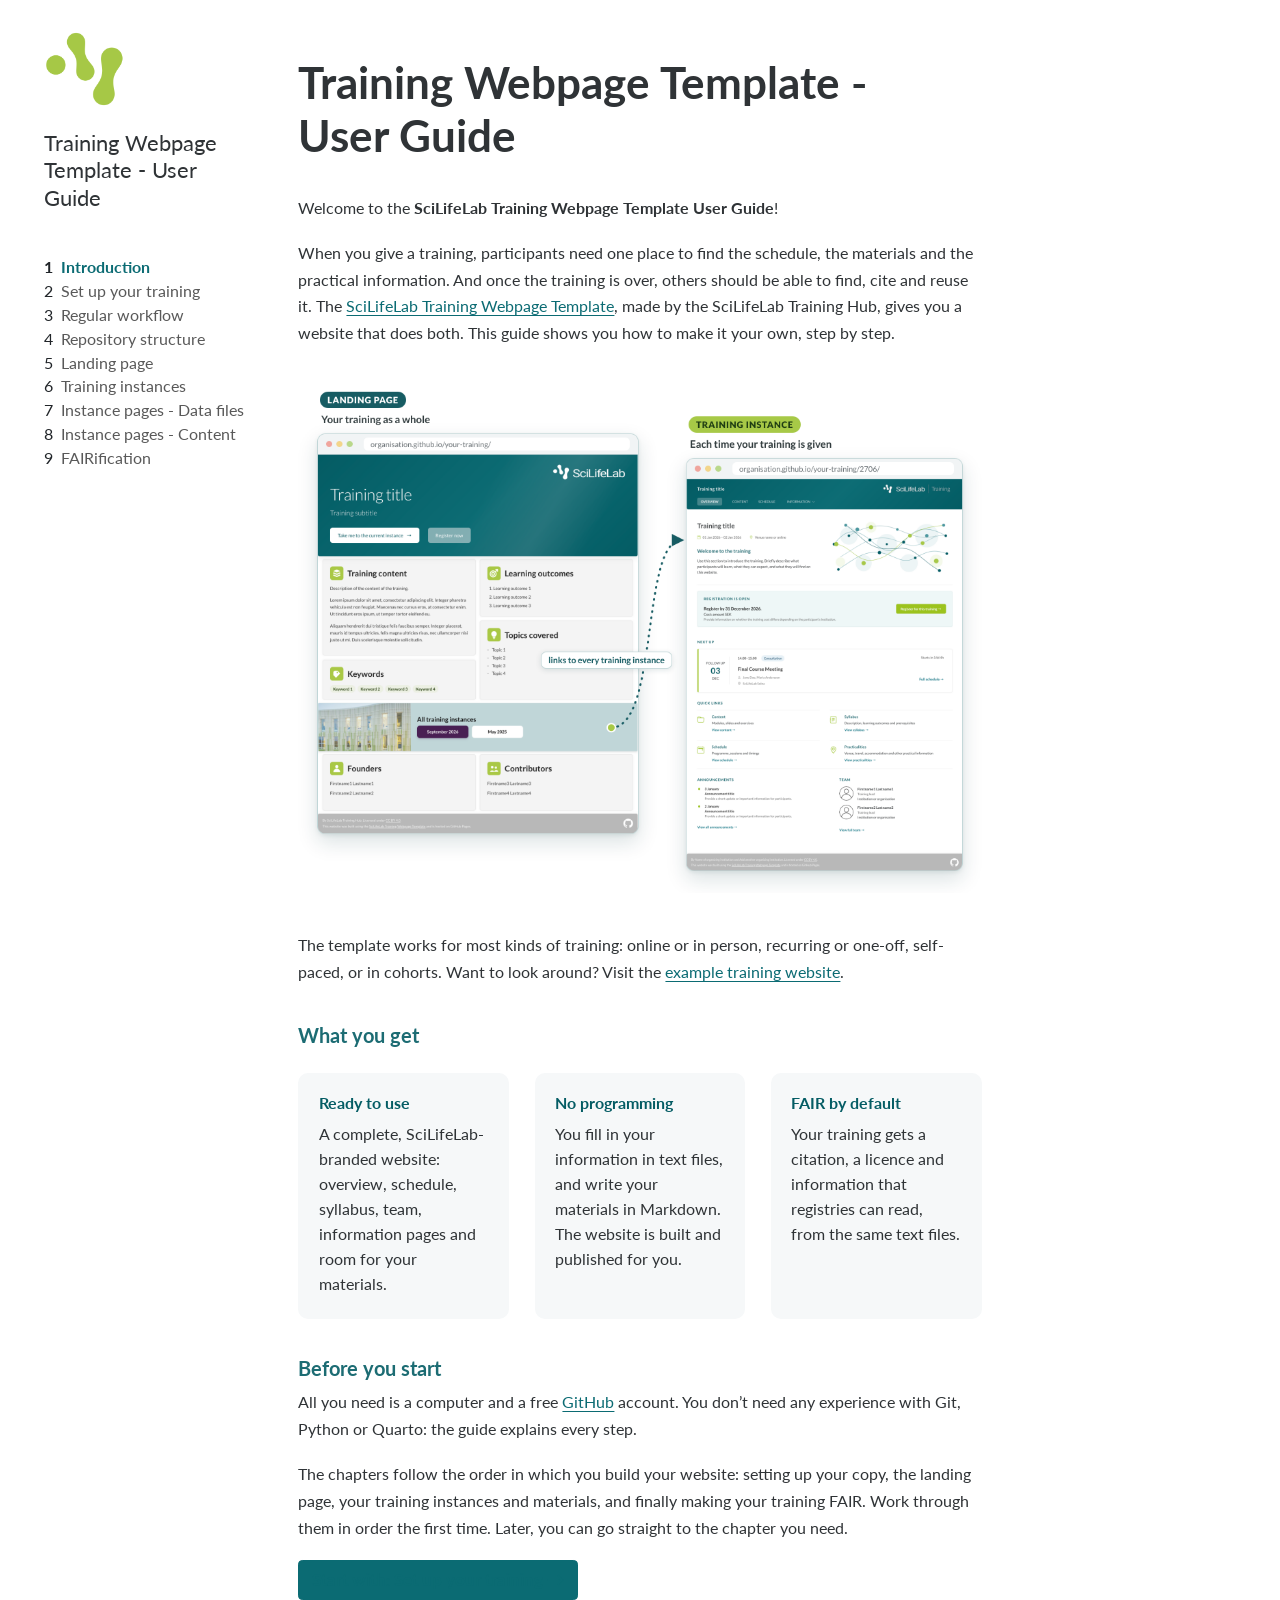
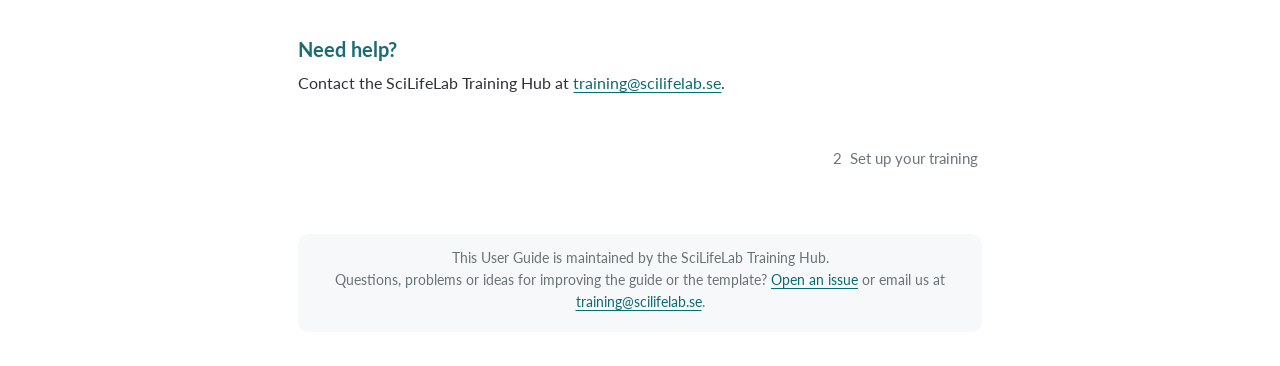
==== index.html @ 6cd72d81 "Built site for gh-pages" ====
<!DOCTYPE html>
<html xmlns="http://www.w3.org/1999/xhtml" lang="en" xml:lang="en"><head>

<meta charset="utf-8">
<meta name="generator" content="quarto-1.11.9">

<meta name="viewport" content="width=device-width, initial-scale=1.0, user-scalable=yes">


<title>Training Webpage Template - User Guide</title>
<style>
/* Default styles provided by pandoc.
** See https://pandoc.org/MANUAL.html#variables-for-html for config info.
*/
span.smallcaps{font-variant: small-caps;}
div.columns{display: flex; gap: 1.5em;}
div.column{flex: auto;}
@media screen {
div.columns{gap: min(4vw, 1.5em);}
div.column{overflow-x: auto;}
}
div.hanging-indent{margin-left: 1.5em; text-indent: -1.5em;}
ul.task-list{list-style: none;}
ul.task-list li input[type="checkbox"] {
  width: 0.8em;
  margin: 0 0.8em 0.2em -1em; /* quarto-specific, see https://github.com/quarto-dev/quarto-cli/issues/4556 */ 
  vertical-align: middle;
}
</style>


<script src="site_libs/quarto-nav/quarto-nav.js"></script>
<script src="site_libs/quarto-nav/headroom.min.js"></script>
<script src="site_libs/clipboard/clipboard.min.js"></script>
<script src="site_libs/quarto-search/autocomplete.umd.js"></script>
<script src="site_libs/quarto-search/fuse.min.js"></script>
<script src="site_libs/quarto-search/quarto-search.js"></script>
<meta name="quarto:offset" content="./">
<link href="./setup.html" rel="next">
<script src="site_libs/quarto-html/quarto.js" type="module"></script>
<script src="site_libs/quarto-html/tabsets/tabsets.js" type="module"></script>
<script src="site_libs/quarto-html/scrollable-regions/scrollable-regions.js" type="module"></script>
<script src="site_libs/quarto-html/popper.min.js"></script>
<script src="site_libs/quarto-html/tippy.umd.min.js"></script>
<link href="site_libs/quarto-html/tippy.css" rel="stylesheet">
<link href="site_libs/quarto-html/quarto-syntax-highlighting-63b5708e65d6cd79cd7618c58d0c21e7.css" rel="stylesheet" id="quarto-text-highlighting-styles">
<script src="site_libs/bootstrap/bootstrap.min.js"></script>
<link href="site_libs/bootstrap/bootstrap-icons.css" rel="stylesheet">
<link href="site_libs/bootstrap/bootstrap-74f1cd2879d0548f26a62f8efbf5c81d.min.css" rel="stylesheet" append-hash="true" id="quarto-bootstrap" data-mode="light">
<script id="quarto-search-options" type="application/json">{
  "location": "sidebar",
  "copy-button": false,
  "collapse-after": 3,
  "panel-placement": "start",
  "type": "textbox",
  "limit": 50,
  "keyboard-shortcut": [
    "f",
    "/",
    "s"
  ],
  "show-item-context": false,
  "language": {
    "search-no-results-text": "No results",
    "search-matching-documents-text": "matching documents",
    "search-copy-link-title": "Copy link to search",
    "search-hide-matches-text": "Hide additional matches",
    "search-more-match-text": "more match in this document",
    "search-more-matches-text": "more matches in this document",
    "search-clear-button-title": "Clear",
    "search-text-placeholder": "",
    "search-detached-cancel-button-title": "Cancel",
    "search-submit-button-title": "Submit",
    "search-label": "Search"
  }
}</script>


<link rel="stylesheet" href="styles.css">
</head>

<body class="nav-sidebar floating intro-page quarto-light"><a id="quarto-skip-link" class="visually-hidden-focusable" href="#quarto-document-content">Skip to main content</a>

<div id="quarto-search-results"></div>
  <header id="quarto-header" class="headroom fixed-top">
  <nav class="quarto-secondary-nav" aria-label="Toolbar">
    <div class="container-fluid d-flex">
      <button type="button" class="quarto-btn-toggle btn" data-bs-toggle="collapse" role="button" data-bs-target=".quarto-sidebar-collapse-item" aria-controls="quarto-sidebar" aria-expanded="false" aria-label="Toggle sidebar navigation" onclick="if (window.quartoToggleHeadroom) { window.quartoToggleHeadroom(); }">
        <i class="bi bi-layout-text-sidebar-reverse"></i>
      </button>
        <nav class="quarto-page-breadcrumbs" aria-label="Breadcrumbs"><ol class="breadcrumb"><li class="breadcrumb-item"><a href="./index.html"><span class="chapter-number">1</span>&nbsp; <span class="chapter-title">Introduction</span></a></li></ol></nav>
        <a class="flex-grow-1" data-bs-toggle="collapse" data-bs-target=".quarto-sidebar-collapse-item" onclick="if (window.quartoToggleHeadroom) { window.quartoToggleHeadroom(); }">      
        </a>
      <button type="button" class="btn quarto-search-button" aria-label="Search" onclick="window.quartoOpenSearch();">
        <i class="bi bi-search"></i>
      </button>
    </div>
  </nav>
</header>
<!-- content -->
<div id="quarto-content" class="quarto-container page-columns page-rows-contents page-layout-article">
<!-- sidebar -->
  <nav id="quarto-sidebar" class="sidebar collapse collapse-horizontal quarto-sidebar-collapse-item sidebar-navigation floating overflow-auto" aria-label="Site">
    <div class="pt-lg-2 mt-2 text-left sidebar-header sidebar-header-stacked">
      <a href="./index.html" class="sidebar-logo-link">
      <img src="./images/logo-scilifelab-green.png" alt="" class="sidebar-logo light-content py-0 d-lg-inline d-none">
      <img src="./images/logo-scilifelab-green.png" alt="" class="sidebar-logo dark-content py-0 d-lg-inline d-none">
      </a>
    <div class="sidebar-title mb-0 py-0">
      <a href="./">Training Webpage Template - User Guide</a> 
    </div>
      </div>
        <div class="mt-2 flex-shrink-0 align-items-center">
        <div class="sidebar-search">
        <div id="quarto-search" class="" title="Search"></div>
        </div>
        </div>
    <div class="sidebar-menu-container"> 
    <ul class="list-unstyled mt-1">
        <li class="sidebar-item">
  <div class="sidebar-item-container"> 
  <a href="./index.html" class="sidebar-item-text sidebar-link active">
 <span class="menu-text"><span class="chapter-number">1</span>&nbsp; <span class="chapter-title">Introduction</span></span></a>
  </div>
</li>
        <li class="sidebar-item">
  <div class="sidebar-item-container"> 
  <a href="./setup.html" class="sidebar-item-text sidebar-link">
 <span class="menu-text"><span class="chapter-number">2</span>&nbsp; <span class="chapter-title">Set up your training</span></span></a>
  </div>
</li>
        <li class="sidebar-item">
  <div class="sidebar-item-container"> 
  <a href="./workflow.html" class="sidebar-item-text sidebar-link">
 <span class="menu-text"><span class="chapter-number">3</span>&nbsp; <span class="chapter-title">Regular workflow</span></span></a>
  </div>
</li>
        <li class="sidebar-item">
  <div class="sidebar-item-container"> 
  <a href="./repository-structure.html" class="sidebar-item-text sidebar-link">
 <span class="menu-text"><span class="chapter-number">4</span>&nbsp; <span class="chapter-title">Repository structure</span></span></a>
  </div>
</li>
        <li class="sidebar-item">
  <div class="sidebar-item-container"> 
  <a href="./landing-page.html" class="sidebar-item-text sidebar-link">
 <span class="menu-text"><span class="chapter-number">5</span>&nbsp; <span class="chapter-title">Landing page</span></span></a>
  </div>
</li>
        <li class="sidebar-item">
  <div class="sidebar-item-container"> 
  <a href="./training-instances.html" class="sidebar-item-text sidebar-link">
 <span class="menu-text"><span class="chapter-number">6</span>&nbsp; <span class="chapter-title">Training instances</span></span></a>
  </div>
</li>
        <li class="sidebar-item">
  <div class="sidebar-item-container"> 
  <a href="./instance-pages-data-files.html" class="sidebar-item-text sidebar-link">
 <span class="menu-text"><span class="chapter-number">7</span>&nbsp; <span class="chapter-title">Instance pages - Data files</span></span></a>
  </div>
</li>
        <li class="sidebar-item">
  <div class="sidebar-item-container"> 
  <a href="./instance-pages-content.html" class="sidebar-item-text sidebar-link">
 <span class="menu-text"><span class="chapter-number">8</span>&nbsp; <span class="chapter-title">Instance pages - Content</span></span></a>
  </div>
</li>
        <li class="sidebar-item">
  <div class="sidebar-item-container"> 
  <a href="./fairification.html" class="sidebar-item-text sidebar-link">
 <span class="menu-text"><span class="chapter-number">9</span>&nbsp; <span class="chapter-title">FAIRification</span></span></a>
  </div>
</li>
    </ul>
    </div>
</nav>
<div id="quarto-sidebar-glass" class="quarto-sidebar-collapse-item" data-bs-toggle="collapse" data-bs-target=".quarto-sidebar-collapse-item"></div>
<!-- margin-sidebar -->
    <div id="quarto-margin-sidebar" class="sidebar margin-sidebar zindex-bottom">
        
    </div>
<!-- main -->
<main class="content" id="quarto-document-content" tabindex="-1">

<header id="title-block-header" class="quarto-title-block default">
<div class="quarto-title">
<h1 class="title">Training Webpage Template - User Guide</h1>
</div>



<div class="quarto-title-meta">

    
  
    
  </div>
  


</header>


<p>Welcome to the <strong>SciLifeLab Training Webpage Template User Guide</strong>!</p>
<p>When you give a training, participants need one place to find the schedule, the materials and the practical information. And once the training is over, others should be able to find, cite and reuse it. The <strong><a href="https://scilifelab-training.github.io/scilifelab-training-template/">SciLifeLab Training Webpage Template</a></strong>, made by the SciLifeLab Training Hub, gives you a website that does both. This guide shows you how to make it your own, step by step.</p>
<p><img src="images/index-01-examplewebsite.png" class="img-fluid" alt="Screenshot: the example training website made with the template, with its landing page and the overview page of a trining instance."></p>
<p>The template works for most kinds of training: online or in person, recurring or one-off, self-paced, or in cohorts. Want to look around? Visit the <a href="https://scilifelab-training.github.io/scilifelab-training-template">example training website</a>.</p>
<section id="what-you-get" class="level3 unnumbered">
<h3 class="unnumbered" data-anchor-id="what-you-get">What you get</h3>
<div class="grid intro-cards">
<div class="g-col-12 g-col-md-4 intro-card">
<p><strong>Ready to use</strong></p>
<p>A complete, SciLifeLab-branded website: overview, schedule, syllabus, team, information pages and room for your materials.</p>
</div>
<div class="g-col-12 g-col-md-4 intro-card">
<p><strong>No programming</strong></p>
<p>You fill in your information in text files, and write your materials in Markdown. The website is built and published for you.</p>
</div>
<div class="g-col-12 g-col-md-4 intro-card">
<p><strong>FAIR by default</strong></p>
<p>Your training gets a citation, a licence and information that registries can read, from the same text files.</p>
</div>
</div>
</section>
<section id="before-you-start" class="level3 unnumbered">
<h3 class="unnumbered" data-anchor-id="before-you-start">Before you start</h3>
<p>All you need is a computer and a free <a href="https://github.com">GitHub</a> account. You don’t need any experience with Git, Python or Quarto: the guide explains every step.</p>
<p>The chapters follow the order in which you build your website: setting up your copy, the landing page, your training instances and materials, and finally making your training FAIR. Work through them in order the first time. Later, you can go straight to the chapter you need.</p>
<p><a href="./setup.html" class="btn btn-primary">Start with: Set up your training →</a></p>
</section>
<section id="need-help" class="level3 unnumbered">
<h3 class="unnumbered" data-anchor-id="need-help">Need help?</h3>
<p>Contact the SciLifeLab Training Hub at <a href="mailto:training@scilifelab.se" class="email">training@scilifelab.se</a>.</p>


</section>

</main> <!-- /main -->
<script>
// Show the page footer (set in _quarto.yml) as a card in the content
// column, directly below the links to the previous and next chapter.
document.addEventListener("DOMContentLoaded", function () {
  var text = document.querySelector(".nav-footer .nav-footer-center");
  var navigation = document.querySelector("nav.page-navigation");

  if (!text || !navigation) {
    return;
  }

  var card = document.createElement("div");
  card.className = "guide-page-footer";
  card.innerHTML = text.innerHTML;
  navigation.insertAdjacentElement("afterend", card);

  document.body.classList.add("has-guide-page-footer");
});
</script>
<script id="quarto-html-after-body" type="application/javascript">
  window.document.addEventListener("DOMContentLoaded", function (event) {
    const isCodeAnnotation = (el) => {
      for (const clz of el.classList) {
        if (clz.startsWith('code-annotation-')) {                     
          return true;
        }
      }
      return false;
    }
    const onCopySuccess = function(e) {
      // button target
      const button = e.trigger;
      // don't keep focus
      button.blur();
      // flash "checked"
      button.classList.add('code-copy-button-checked');
      var currentTitle = button.getAttribute("title");
      button.setAttribute("title", "Copied!");
      let tooltip;
      if (window.bootstrap) {
        button.setAttribute("data-bs-toggle", "tooltip");
        button.setAttribute("data-bs-placement", "left");
        button.setAttribute("data-bs-title", "Copied!");
        tooltip = new bootstrap.Tooltip(button, 
          { trigger: "manual", 
            customClass: "code-copy-button-tooltip",
            offset: [0, -8]});
        tooltip.show();    
      }
      setTimeout(function() {
        if (tooltip) {
          tooltip.hide();
          button.removeAttribute("data-bs-title");
          button.removeAttribute("data-bs-toggle");
          button.removeAttribute("data-bs-placement");
        }
        button.setAttribute("title", currentTitle);
        button.classList.remove('code-copy-button-checked');
      }, 1000);
      // clear code selection
      e.clearSelection();
    }
    const getTextToCopy = function(trigger) {
      const outerScaffold = trigger.parentElement.cloneNode(true);
      const codeEl = outerScaffold.querySelector('code');
      for (const childEl of codeEl.children) {
        if (isCodeAnnotation(childEl)) {
          childEl.remove();
        }
      }
      return codeEl.innerText;
    }
    const clipboard = new window.ClipboardJS('.code-copy-button:not([data-in-quarto-modal])', {
      text: getTextToCopy
    });
    clipboard.on('success', onCopySuccess);
    if (window.document.getElementById('quarto-embedded-source-code-modal')) {
      const clipboardModal = new window.ClipboardJS('.code-copy-button[data-in-quarto-modal]', {
        text: getTextToCopy,
        container: window.document.getElementById('quarto-embedded-source-code-modal')
      });
      clipboardModal.on('success', onCopySuccess);
    }
      var localhostRegex = new RegExp(/^(?:http|https):\/\/localhost\:?[0-9]*\//);
      var mailtoRegex = new RegExp(/^mailto:/);
        var filterRegex = new RegExp('/' + window.location.host + '/');
      var isInternal = (href) => {
          return filterRegex.test(href) || localhostRegex.test(href) || mailtoRegex.test(href);
      }
      // Inspect non-navigation links and adorn them if external
      window.quartoDecorateExternalLinks = function (root) {
     var links = (root || window.document).querySelectorAll('a[href]:not(.nav-link):not(.navbar-brand):not(.toc-action):not(.sidebar-link):not(.sidebar-item-toggle):not(.pagination-link):not(.no-external):not([aria-hidden]):not(.dropdown-item):not(.quarto-navigation-tool):not(.about-link)');
      for (var i=0; i<links.length; i++) {
        const link = links[i];
        if (!isInternal(link.href)) {
          // undo the damage that might have been done by quarto-nav.js in the case of
          // links that we want to consider external
          if (link.dataset.originalHref !== undefined) {
            link.href = link.dataset.originalHref;
          }
          if (!link.classList.contains('no-external-icon')) {
          }
        }
      }
      };
      window.quartoDecorateExternalLinks(window.document);
    // Esc closes the popup (WCAG 1.4.13) and focus leaving both trigger and
    // popup closes it (WCAG 2.4.11); tippy handles neither for interactive popups.
    const hideOnEscAndFocusOut = {
      name: 'hideOnEscAndFocusOut',
      defaultValue: true,
      fn(instance) {
        const dismiss = () => {
          // A show scheduled by the trigger delay would otherwise reopen it
          instance.clearDelayTimeouts();
          instance.hide();
        };
        const onKeyDown = (event) => {
          if (event.key !== 'Escape') {
            return;
          }
          // Keep Esc from also reaching page handlers (e.g. reveal.js overview),
          // except an open reveal.js slide menu, which Esc should close too.
          // The menu handles keys only when its keyboard option is on.
          const menuHandlesEsc = window.Reveal?.getPlugin?.('menu')?.isOpen() &&
            window.Reveal.getConfig().menu?.keyboard !== false;
          if (!menuHandlesEsc) {
            event.stopPropagation();
          }
          if (instance.popper.contains(window.document.activeElement)) {
            // Disabled while refocusing so the focus trigger does not reopen it
            instance.disable();
            instance.reference.focus();
            instance.enable();
          }
          dismiss();
        };
        const onFocusOut = (event) => {
          const target = event.relatedTarget;
          if (target && !instance.reference.contains(target) &&
              !instance.popper.contains(target)) {
            dismiss();
          }
        };
        // On the trigger too: a click trigger (code-annotations: select) has no
        // blur handling. Attached for the instance's lifetime so leaving the
        // trigger also cancels a show still pending on the trigger delay.
        instance.reference.addEventListener('focusout', onFocusOut);
        return {
          onShow() {
            window.document.addEventListener('keydown', onKeyDown, true);
            instance.popper.addEventListener('focusout', onFocusOut);
          },
          onHide() {
            window.document.removeEventListener('keydown', onKeyDown, true);
            instance.popper.removeEventListener('focusout', onFocusOut);
          },
          onDestroy() {
            instance.reference.removeEventListener('focusout', onFocusOut);
          },
        };
      },
    };
    function tippyHover(el, contentFn, onTriggerFn, onUntriggerFn) {
      const config = {
        allowHTML: true,
        maxWidth: 500,
        delay: 100,
        arrow: false,
        appendTo: function(el) {
            return el.parentElement;
        },
        interactive: true,
        interactiveBorder: 10,
        theme: 'quarto',
        placement: 'bottom-start',
        plugins: [hideOnEscAndFocusOut],
      };
      if (contentFn) {
        config.content = contentFn;
      }
      if (onTriggerFn) {
        config.onTrigger = onTriggerFn;
      }
      if (onUntriggerFn) {
        config.onUntrigger = onUntriggerFn;
      }
      window.tippy(el, config); 
    }
    const noterefs = window.document.querySelectorAll('a[role="doc-noteref"]');
    for (var i=0; i<noterefs.length; i++) {
      const ref = noterefs[i];
      tippyHover(ref, function() {
        // use id or data attribute instead here
        let href = ref.getAttribute('data-footnote-href') || ref.getAttribute('href');
        try { href = new URL(href).hash; } catch {}
        const id = href.replace(/^#\/?/, "");
        const note = window.document.getElementById(id);
        if (note) {
          return note.innerHTML;
        } else {
          return "";
        }
      });
    }
    const xrefs = window.document.querySelectorAll('a.quarto-xref');
    const processXRef = (id, note) => {
      // Strip column container classes
      const stripColumnClz = (el) => {
        el.classList.remove("page-full", "page-columns");
        if (el.children) {
          for (const child of el.children) {
            stripColumnClz(child);
          }
        }
      }
      stripColumnClz(note)
      if (id === null || id.startsWith('sec-')) {
        // Special case sections, only their first couple elements
        const container = document.createElement("div");
        if (note.children && note.children.length > 2) {
          container.appendChild(note.children[0].cloneNode(true));
          for (let i = 1; i < note.children.length; i++) {
            const child = note.children[i];
            if (child.tagName === "P" && child.innerText === "") {
              continue;
            } else {
              container.appendChild(child.cloneNode(true));
              break;
            }
          }
          if (window.Quarto?.typesetMath) {
            window.Quarto.typesetMath(container);
          }
          return container.innerHTML
        } else {
          if (window.Quarto?.typesetMath) {
            window.Quarto.typesetMath(note);
          }
          return note.innerHTML;
        }
      } else {
        // Remove any anchor links if they are present
        const anchorLink = note.querySelector('a.anchorjs-link');
        if (anchorLink) {
          anchorLink.remove();
        }
        if (window.Quarto?.typesetMath) {
          window.Quarto.typesetMath(note);
        }
        if (note.classList.contains("callout")) {
          return note.outerHTML;
        } else {
          return note.innerHTML;
        }
      }
    }
    for (var i=0; i<xrefs.length; i++) {
      const xref = xrefs[i];
      tippyHover(xref, undefined, function(instance) {
        instance.disable();
        let url = xref.getAttribute('href');
        let hash = undefined; 
        if (url.startsWith('#')) {
          hash = url;
        } else {
          try { hash = new URL(url).hash; } catch {}
        }
        if (hash) {
          const id = hash.replace(/^#\/?/, "");
          const note = window.document.getElementById(id);
          if (note !== null) {
            try {
              const html = processXRef(id, note.cloneNode(true));
              instance.setContent(html);
            } finally {
              instance.enable();
              instance.show();
            }
          } else {
            // See if we can fetch this
            fetch(url.split('#')[0])
            .then(res => res.text())
            .then(html => {
              const parser = new DOMParser();
              const htmlDoc = parser.parseFromString(html, "text/html");
              const note = htmlDoc.getElementById(id);
              if (note !== null) {
                const html = processXRef(id, note);
                instance.setContent(html);
              } 
            }).finally(() => {
              instance.enable();
              instance.show();
            });
          }
        } else {
          // See if we can fetch a full url (with no hash to target)
          // This is a special case and we should probably do some content thinning / targeting
          fetch(url)
          .then(res => res.text())
          .then(html => {
            const parser = new DOMParser();
            const htmlDoc = parser.parseFromString(html, "text/html");
            const note = htmlDoc.querySelector('main.content');
            if (note !== null) {
              // This should only happen for chapter cross references
              // (since there is no id in the URL)
              // remove the first header
              if (note.children.length > 0 && note.children[0].tagName === "HEADER") {
                note.children[0].remove();
              }
              const html = processXRef(null, note);
              instance.setContent(html);
            } 
          }).finally(() => {
            instance.enable();
            instance.show();
          });
        }
      }, function(instance) {
      });
    }
        let selectedAnnoteEl;
        const selectorForAnnotation = ( cell, annotation) => {
          let cellAttr = 'data-code-cell="' + cell + '"';
          let lineAttr = 'data-code-annotation="' +  annotation + '"';
          const selector = 'span[' + cellAttr + '][' + lineAttr + ']';
          return selector;
        }
        const selectCodeLines = (annoteEl) => {
          const doc = window.document;
          const targetCell = annoteEl.getAttribute("data-target-cell");
          const targetAnnotation = annoteEl.getAttribute("data-target-annotation");
          const annoteSpan = window.document.querySelector(selectorForAnnotation(targetCell, targetAnnotation));
          const lines = annoteSpan.getAttribute("data-code-lines").split(",");
          const lineIds = lines.map((line) => {
            return targetCell + "-" + line;
          })
          // Each band is positioned against its own containing block, which is
          // not the offsetParent of the lines, so place it from client rects.
          const placeBand = (band, firstEl, lastEl, codeBlock) => {
            const container = band.offsetParent;
            if (container === null) {
              return;
            }
            const containerRect = container.getBoundingClientRect();
            // Reveal.js scales slides with a transform, so convert client
            // pixels back to the CSS pixels of the container.
            const scale = containerRect.height / container.offsetHeight || 1;
            const firstRect = firstEl.getBoundingClientRect();
            const lastRect = lastEl.getBoundingClientRect();
            const top = (firstRect.top - containerRect.top) / scale - container.clientTop + container.scrollTop;
            const height = (lastRect.bottom - firstRect.top) / scale;
            band.style.top = top - 2 + "px";
            band.style.height = height + 4 + "px";
            if (codeBlock) {
              // Without the copy button wrapper, the containing block is wider
              // than the code block, so span the code block explicitly.
              const blockRect = codeBlock.getBoundingClientRect();
              band.style.left = (blockRect.left - containerRect.left) / scale - container.clientLeft + container.scrollLeft + "px";
              band.style.width = blockRect.width / scale + "px";
            }
          };
          if (lineIds.length > 0) {
            const el = window.document.getElementById(lineIds[0]);
            const lastEl = window.document.getElementById(lineIds[lineIds.length - 1]);
            const parent = el.parentElement.parentElement;
            // cook up a div (if necessary) and position it
            let div = window.document.getElementById("code-annotation-line-highlight");
            if (div === null) {
              div = window.document.createElement("div");
              div.setAttribute("id", "code-annotation-line-highlight");
              div.style.position = 'absolute';
              parent.appendChild(div);
            }
            placeBand(div, el, lastEl, parent.closest("div.sourceCode") || parent);
            let gutterDiv = window.document.getElementById("code-annotation-line-highlight-gutter");
            if (gutterDiv === null) {
              gutterDiv = window.document.createElement("div");
              gutterDiv.setAttribute("id", "code-annotation-line-highlight-gutter");
              gutterDiv.style.position = 'absolute';
              const codeCell = window.document.getElementById(targetCell);
              const gutter = codeCell.querySelector('.code-annotation-gutter');
              gutter.appendChild(gutterDiv);
            }
            placeBand(gutterDiv, el, lastEl);
            selectedAnnoteEl = annoteEl;
          }
        };
        const unselectCodeLines = () => {
          const elementsIds = ["code-annotation-line-highlight", "code-annotation-line-highlight-gutter"];
          elementsIds.forEach((elId) => {
            const div = window.document.getElementById(elId);
            if (div) {
              div.remove();
            }
          });
          selectedAnnoteEl = undefined;
        };
          // Handle positioning of the toggle
      window.addEventListener(
        "resize",
        throttle(() => {
          elRect = undefined;
          if (selectedAnnoteEl) {
            selectCodeLines(selectedAnnoteEl);
          }
        }, 10)
      );
      function throttle(fn, ms) {
      let throttle = false;
      let timer;
        return (...args) => {
          if(!throttle) { // first call gets through
              fn.apply(this, args);
              throttle = true;
          } else { // all the others get throttled
              if(timer) clearTimeout(timer); // cancel #2
              timer = setTimeout(() => {
                fn.apply(this, args);
                timer = throttle = false;
              }, ms);
          }
        };
      }
        // Attach click handler to the DT
        const annoteDls = window.document.querySelectorAll('dt[data-target-cell]');
        for (const annoteDlNode of annoteDls) {
          annoteDlNode.addEventListener('click', (event) => {
            const clickedEl = event.target;
            if (clickedEl !== selectedAnnoteEl) {
              unselectCodeLines();
              const activeEl = window.document.querySelector('dt[data-target-cell].code-annotation-active');
              if (activeEl) {
                activeEl.classList.remove('code-annotation-active');
              }
              selectCodeLines(clickedEl);
              clickedEl.classList.add('code-annotation-active');
            } else {
              // Unselect the line
              unselectCodeLines();
              clickedEl.classList.remove('code-annotation-active');
            }
          });
        }
    const findCites = (el) => {
      const parentEl = el.parentElement;
      if (parentEl) {
        const cites = parentEl.dataset.cites;
        if (cites) {
          return {
            el,
            cites: cites.split(' ')
          };
        } else {
          return findCites(el.parentElement)
        }
      } else {
        return undefined;
      }
    };
    var bibliorefs = window.document.querySelectorAll('a[role="doc-biblioref"]');
    for (var i=0; i<bibliorefs.length; i++) {
      const ref = bibliorefs[i];
      const citeInfo = findCites(ref);
      if (citeInfo) {
        tippyHover(citeInfo.el, function() {
          var popup = window.document.createElement('div');
          citeInfo.cites.forEach(function(cite) {
            var citeDiv = window.document.createElement('div');
            citeDiv.classList.add('hanging-indent');
            citeDiv.classList.add('csl-entry');
            var biblioDiv = window.document.getElementById('ref-' + cite);
            if (biblioDiv) {
              citeDiv.innerHTML = biblioDiv.innerHTML;
            }
            popup.appendChild(citeDiv);
          });
          return popup.innerHTML;
        });
      }
    }
  });
  </script>
  <script type="application/javascript">
  window.quartoScrollableRegionsLabels = {"code":"Scrollable code","output":"Scrollable output"};
  </script>
<nav class="page-navigation" aria-label="Page">
  <div class="nav-page nav-page-previous">
  </div>
  <div class="nav-page nav-page-next">
      <a href="./setup.html" class="pagination-link" aria-label="Set up your training">
        <span class="nav-page-text"><span class="chapter-number">2</span>&nbsp; <span class="chapter-title">Set up your training</span></span> <i class="bi bi-arrow-right-short"></i>
      </a>
  </div>
</nav>
</div> <!-- /content -->
<footer class="footer">
  <div class="nav-footer">
    <div class="nav-footer-left">
      &nbsp;
    </div>   
    <div class="nav-footer-center">
<p>This User Guide is maintained by the SciLifeLab Training Hub.<br> Questions, problems or ideas for improving the guide or the template? <a href="https://github.com/SciLifeLab-Training/scilifelab-training-template/issues">Open an issue</a> or email us at <a href="mailto:training@scilifelab.se">training@scilifelab.se</a>.</p>
</div>
    <div class="nav-footer-right">
      &nbsp;
    </div>
  </div>
</footer>




</body></html>
---- site_libs/quarto-html/quarto-syntax-highlighting-63b5708e65d6cd79cd7618c58d0c21e7.css ----
/* quarto syntax highlight colors */
:root {
  --quarto-hl-ot-color: #003B4F;
  --quarto-hl-at-color: #657422;
  --quarto-hl-ss-color: #20794D;
  --quarto-hl-an-color: #5E5E5E;
  --quarto-hl-fu-color: #4758AB;
  --quarto-hl-st-color: #20794D;
  --quarto-hl-cf-color: #003B4F;
  --quarto-hl-op-color: #5E5E5E;
  --quarto-hl-er-color: #AD0000;
  --quarto-hl-bn-color: #AD0000;
  --quarto-hl-al-color: #AD0000;
  --quarto-hl-va-color: #111111;
  --quarto-hl-bu-color: inherit;
  --quarto-hl-ex-color: inherit;
  --quarto-hl-pp-color: #AD0000;
  --quarto-hl-in-color: #5E5E5E;
  --quarto-hl-vs-color: #20794D;
  --quarto-hl-wa-color: #5E5E5E;
  --quarto-hl-do-color: #5E5E5E;
  --quarto-hl-im-color: #00769E;
  --quarto-hl-ch-color: #20794D;
  --quarto-hl-dt-color: #AD0000;
  --quarto-hl-fl-color: #AD0000;
  --quarto-hl-co-color: #5E5E5E;
  --quarto-hl-cv-color: #5E5E5E;
  --quarto-hl-cn-color: #8f5902;
  --quarto-hl-sc-color: #5E5E5E;
  --quarto-hl-dv-color: #AD0000;
  --quarto-hl-kw-color: #003B4F;
}

/* other quarto variables */
:root {
  --quarto-font-monospace: SFMono-Regular, Menlo, Monaco, Consolas, "Liberation Mono", "Courier New", monospace;
}

/* syntax highlight based on Pandoc's rules */
pre > code.sourceCode > span {
  color: #003B4F;
}

code.sourceCode > span {
  color: #003B4F;
}

div.sourceCode,
div.sourceCode pre.sourceCode {
  color: #003B4F;
}

/* Normal */
code span {
  color: #003B4F;
}

/* Alert */
code span.al {
  color: #AD0000;
  font-style: inherit;
}

/* Annotation */
code span.an {
  color: #5E5E5E;
  font-style: inherit;
}

/* Attribute */
code span.at {
  color: #657422;
  font-style: inherit;
}

/* BaseN */
code span.bn {
  color: #AD0000;
  font-style: inherit;
}

/* BuiltIn */
code span.bu {
  font-style: inherit;
}

/* ControlFlow */
code span.cf {
  color: #003B4F;
  font-weight: bold;
  font-style: inherit;
}

/* Char */
code span.ch {
  color: #20794D;
  font-style: inherit;
}

/* Constant */
code span.cn {
  color: #8f5902;
  font-style: inherit;
}

/* Comment */
code span.co {
  color: #5E5E5E;
  font-style: inherit;
}

/* CommentVar */
code span.cv {
  color: #5E5E5E;
  font-style: italic;
}

/* Documentation */
code span.do {
  color: #5E5E5E;
  font-style: italic;
}

/* DataType */
code span.dt {
  color: #AD0000;
  font-style: inherit;
}

/* DecVal */
code span.dv {
  color: #AD0000;
  font-style: inherit;
}

/* Error */
code span.er {
  color: #AD0000;
  font-style: inherit;
}

/* Extension */
code span.ex {
  font-style: inherit;
}

/* Float */
code span.fl {
  color: #AD0000;
  font-style: inherit;
}

/* Function */
code span.fu {
  color: #4758AB;
  font-style: inherit;
}

/* Import */
code span.im {
  color: #00769E;
  font-style: inherit;
}

/* Information */
code span.in {
  color: #5E5E5E;
  font-style: inherit;
}

/* Keyword */
code span.kw {
  color: #003B4F;
  font-weight: bold;
  font-style: inherit;
}

/* Operator */
code span.op {
  color: #5E5E5E;
  font-style: inherit;
}

/* Other */
code span.ot {
  color: #003B4F;
  font-style: inherit;
}

/* Preprocessor */
code span.pp {
  color: #AD0000;
  font-style: inherit;
}

/* SpecialChar */
code span.sc {
  color: #5E5E5E;
  font-style: inherit;
}

/* SpecialString */
code span.ss {
  color: #20794D;
  font-style: inherit;
}

/* String */
code span.st {
  color: #20794D;
  font-style: inherit;
}

/* Variable */
code span.va {
  color: #111111;
  font-style: inherit;
}

/* VerbatimString */
code span.vs {
  color: #20794D;
  font-style: inherit;
}

/* Warning */
code span.wa {
  color: #5E5E5E;
  font-style: italic;
}

.prevent-inlining {
  content: "</";
}

/*# sourceMappingURL=054cc16b9e9817627be6994582d2ffb5.css.map */
---- styles.css ----
/* ==========================================================================
   SciLifeLab Training Webpage Template: User Guide
   ========================================================================== */

@import url('https://fonts.googleapis.com/css2?family=Lato:wght@400;700&display=swap');

:root {
    /* Colours: SciLifeLab teal and green. */
    --guide-teal: #0b6b73;
    --guide-teal-dark: #045c64;
    --guide-green: #a7c947;
    --guide-green-light: #f2f7e6;
    --guide-text: #2f3336;
    --guide-muted: #6b7276;
    --guide-border: #e3e7e9;
    --guide-surface: #f6f8f9;

    /* Width of a line of text. Shorter lines are easier to read. */
    --guide-text-width: 44rem;
}


/* ==========================================================================
   Text
   ========================================================================== */

/* Regular weight and generous line spacing make long pages easier on
   the eyes. */
body {
    font-family: "Lato", sans-serif;
    font-size: 0.95rem;
    font-weight: 400;
    line-height: 1.65;
    color: var(--guide-text);
}

/* Keep lines at a comfortable reading length. */
main.content p,
main.content li,
main.content .callout,
main.content .done,
main.content div.sourceCode {
    max-width: var(--guide-text-width);
}

main.content p {
    margin-bottom: 1.1rem;
}

main.content li + li {
    margin-top: 0.4rem;
}

/* Links in teal, with a thin underline. */
main.content a {
    color: var(--guide-teal);
    text-decoration-thickness: 1px;
    text-underline-offset: 0.18em;
}

main.content a:hover {
    color: var(--guide-teal-dark);
    text-decoration-thickness: 2px;
}

/* File names and short commands in the text: a light grey background
   instead of Quarto's purple. */
main.content :not(pre) > code {
    padding: 0.1em 0.35em;
    border-radius: 4px;
    background: var(--guide-surface);
    color: var(--guide-teal-dark);
    font-size: 0.88em;
}


/* ==========================================================================
   Headings
   ========================================================================== */

h1, h2, h3, h4, h5, h6 {
    font-family: "Lato", sans-serif;
    color: var(--guide-text);
}

.quarto-title h1.title {
    font-size: 2.6rem;
    font-weight: 700;
    margin-top: 1.5rem;
    padding-bottom: 1rem;
}

/* Each section starts with clear space and a thin line above it, so the
   page reads as a series of separate steps. */
main.content h2 {
    font-size: 1.55rem;
    font-weight: 700;
    margin-top: 3rem;
    padding-top: 2.25rem;
    border-top: 1px solid var(--guide-border);
    border-bottom: none;
}

/* Section numbers, e.g. "2.3", in a lighter colour than the title. */
main.content h2 .header-section-number {
    margin-right: 0.6rem;
    color: var(--guide-muted);
}

/* Sub-headings in teal, so the steps within a section stand out. */
main.content h3 {
    font-size: 1.15rem;
    font-weight: 700;
    margin-top: 2.25rem;
    color: var(--guide-teal-dark);
}


/* ==========================================================================
   Sidebar
   ========================================================================== */

.sidebar-logo {
    max-width: 80px;
    margin-bottom: 0.7rem;
}

.sidebar-title {
    font-weight: 700;
}

.sidebar-item {
    color: var(--guide-text);
}

.sidebar-item .active {
    color: var(--guide-teal) !important;
    font-weight: 700;
}


/* ==========================================================================
   Table of contents (right-hand side)
   ========================================================================== */

/* Line the table of contents up with the page title, and keep it in view
   while scrolling. */
#quarto-margin-sidebar {
    padding-top: 2.5rem;
}

#TOC {
    position: sticky;
    top: 2rem;
}

/* "On this page" label: small and quiet. */
#toc-title {
    margin: 0 0 0.6rem;
    padding: 0;
    border: none;
    font-size: 0.75rem;
    font-weight: 700;
    letter-spacing: 0.08em;
    text-transform: uppercase;
    color: var(--guide-muted);
}

/* One thin line along the left of the list. */
#TOC > ul {
    padding-left: 0;
    border-left: 2px solid var(--guide-border);
}

#TOC .nav-link,
.sidebar nav[role="doc-toc"] ul > li > a {
    margin-left: -2px;
    padding: 0.25rem 0 0.25rem 0.9rem;
    border-left: 2px solid transparent;
    font-size: 0.85rem;
    line-height: 1.4;
    color: var(--guide-muted);
}

#TOC .nav-link:hover {
    color: var(--guide-teal);
}

/* The section you are reading now. */
#TOC .nav-link.active,
.sidebar nav[role="doc-toc"] ul > li > a.active,
.sidebar nav[role="doc-toc"] ul > li > ul > li > a.active {
    /* !important is needed to override Quarto's own blue. */
    border-left-color: var(--guide-teal) !important;
    color: var(--guide-teal-dark) !important;
    font-weight: 700;
}


/* ==========================================================================
   Numbered steps
   ========================================================================== */

/* Numbered steps get a teal number, so they stand out from the text. */
main.content ol > li::marker {
    color: var(--guide-teal);
    font-weight: 700;
}


/* ==========================================================================
   Screenshots
   ========================================================================== */

/* Screenshots get a thin frame and rounded corners, and some space
   around them, so they don't run into the text. */
main.content img:not(.sidebar-logo) {
    margin: 0.75rem 0 1.25rem;
    border-radius: 8px;
}


/* ==========================================================================
   "Done when" boxes
   ========================================================================== */

/* The check at the end of each section:
 *
 *   ::: {.done}
 *   **Done when:** ...
 *   :::
 */
.done {
    display: flex;
    align-items: center;
    gap: 0.85rem;
    margin: 2rem 0 0.5rem;
    padding: 0.85rem 1.1rem;
    border-radius: 10px;
    background: var(--guide-green-light);
}

.done::before {
    content: "✓";
    flex: 0 0 1.5rem;
    height: 1.5rem;
    border-radius: 50%;
    background: var(--guide-green);
    color: #fff;
    font-size: 0.85rem;
    font-weight: 700;
    line-height: 1.5rem;
    text-align: center;
}

/* "main.content" is needed to beat the normal paragraph spacing. */
main.content .done p {
    margin: 0;
    min-width: 0;
}


/* ==========================================================================
   Callouts
   ========================================================================== */

/* Calmer callouts: a thin border all round and a softer coloured edge,
   instead of Quarto's thick bar and heavy header. */
main.content .callout {
    margin: 1.5rem 0;
    border: 1px solid var(--guide-border);
    border-left-width: 4px;
    border-radius: 8px;
    box-shadow: none;
}

main.content .callout .callout-header {
    background: transparent !important;
    border-bottom: none;
    font-weight: 700;
}

main.content .callout .callout-body-container {
    padding-top: 0;
}


/* ==========================================================================
   Code blocks
   ========================================================================== */

/* Code blocks: a calm background, so commands are easy to spot. */
div.sourceCode,
pre {
    border-radius: 8px;
    background: var(--guide-surface) !important;
    border: 1px solid var(--guide-border);
}


/* ==========================================================================
   Tables
   ========================================================================== */

/* Lighter tables: slightly smaller text, thin lines between the rows,
   and a quiet header. */
main.content table {
    margin: 1rem 0 2rem;
    font-size: 0.93rem;
    line-height: 1.55;
}

main.content table thead th {
    background: transparent;
    border-bottom: 2px solid var(--guide-teal);
    color: var(--guide-teal-dark);
    font-weight: 700;
}

main.content table td {
    border-bottom: 1px solid var(--guide-border);
    vertical-align: top;
}

main.content table tbody tr:last-child td {
    border-bottom: none;
}


/* ==========================================================================
   Quick reference boxes (used in the other chapters)
   ========================================================================== */

.quick-reference {
    margin: 2rem 0;
    padding: 1.25rem 1.5rem;
    border-left: 4px solid var(--guide-teal);
    border-radius: 10px;
    background: var(--guide-surface);
}

.quick-reference-title {
    display: block;
    font-size: 0.8rem;
    font-weight: 700;
    letter-spacing: 0.1em;
    text-transform: uppercase;
    color: var(--guide-teal);
}

.quick-reference-subtitle {
    display: block;
    font-size: 1.05rem;
    font-weight: 700;
    color: var(--guide-text);
}


/* ==========================================================================
   Text styled like the template banner, e.g. "Want to use this template?"
   ========================================================================== */

.template-label {
    padding: 0.1rem 0.45rem;
    border-radius: 4px;
    background: #f3dfb3;
    color: #292929;
    font-weight: 700;
    white-space: nowrap;
}


/* ==========================================================================
   Page footer (set in _quarto.yml)
   ========================================================================== */

/* footer.html moves the footer text into a card in the content column,
   below the chapter navigation. Quarto's own footer is then hidden. */
.guide-page-footer {
    grid-column: body-content-start / body-content-end;
    margin: 2.5rem 0 2rem;
    padding: 1.1rem 1.4rem;
    border-radius: 10px;
    background: var(--guide-surface);
    font-size: 0.8rem;
    line-height: 1.6;
    color: var(--guide-muted);
    text-align: center;
}

.guide-page-footer p {
    margin: 0;
}

.guide-page-footer a {
    color: var(--guide-teal);
}

.has-guide-page-footer .nav-footer {
    display: none;
}


/* ==========================================================================
   Introduction: the three cards below the example screenshot
   ========================================================================== */

.intro-cards {
    margin: 1.5rem 0 1.25rem;
}

main.content .intro-card {
    padding: 1rem 1.2rem;
    border-radius: 10px;
    background: var(--guide-surface);
}

main.content .intro-card p {
    margin: 0 0 0.35rem;
    font-size: 0.95rem;
    line-height: 1.55;
}

main.content .intro-card strong {
    color: var(--guide-teal-dark);
}

/* The button to the first chapter, in the colours of the guide. */
main.content .btn-primary {
    border-color: var(--guide-teal);
    background: var(--guide-teal);
    font-weight: 700;
}

main.content .btn-primary:hover {
    border-color: var(--guide-teal-dark);
    background: var(--guide-teal-dark);
}

/* Start page: the title is narrower, so "User Guide" moves to a second
   line. The sidebar still shows the full title on one line. */
.intro-page .quarto-title h1.title {
    max-width: 13.5em;
}

/* ==========================================================================
   Small screens
   ========================================================================== */

/* On small screens, wide tables scroll sideways on their own, instead of
   making the whole page wider than the screen. */
@media (max-width: 767px) {
    main.content table {
        display: block;
        overflow-x: auto;
    }
}

/* Long web addresses and file names in the text may wrap onto the next
   line, so they never make the page wider than the screen. */
main.content p code,
main.content li code,
main.content td code {
    white-space: pre-wrap;
    overflow-wrap: anywhere;
}
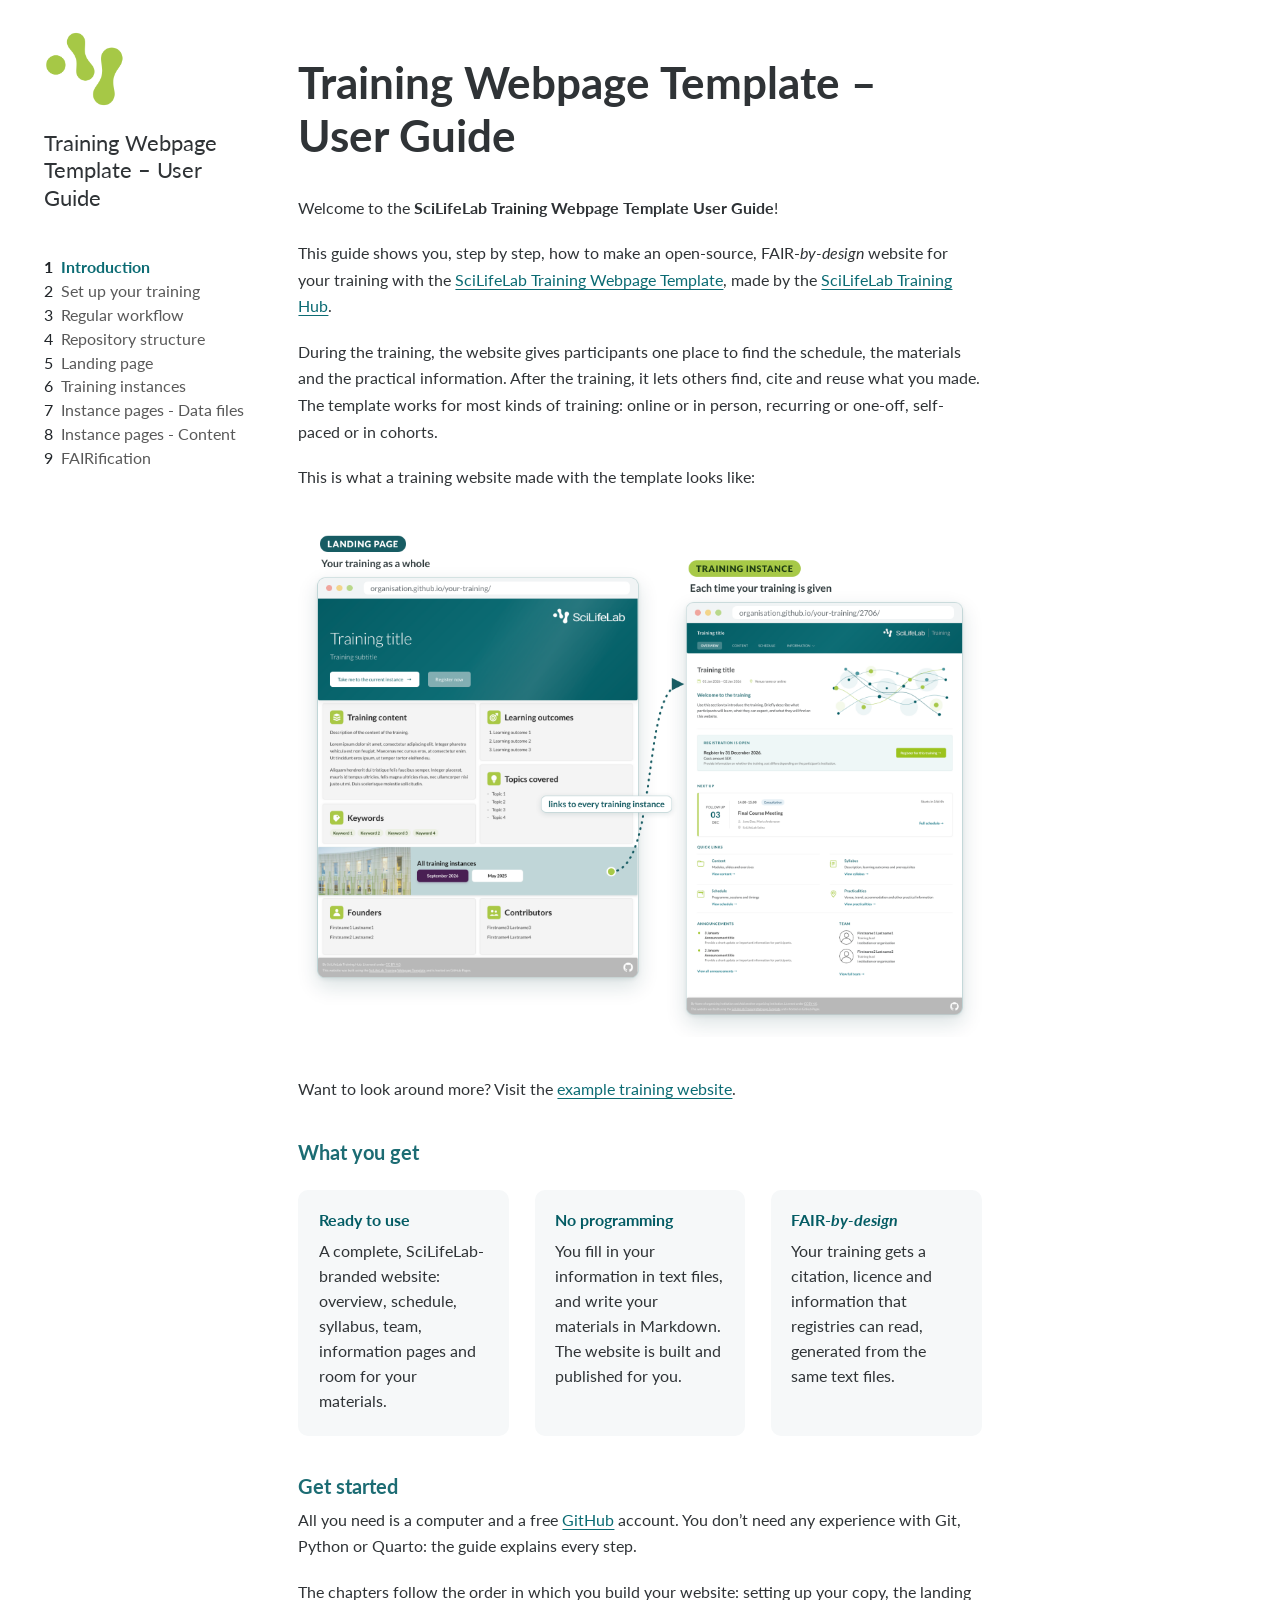
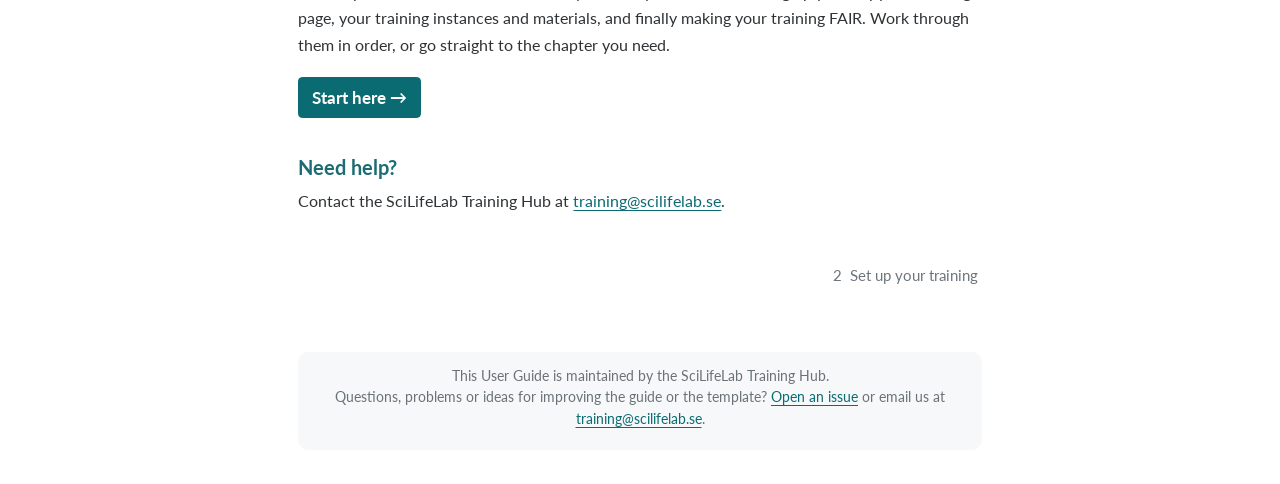
==== commit 96c4c34e: "Built site for gh-pages" ====
--- a/index.html
+++ b/index.html
@@ -7,7 +7,7 @@
 <meta name="viewport" content="width=device-width, initial-scale=1.0, user-scalable=yes">
 
 
-<title>Training Webpage Template - User Guide</title>
+<title>Training Webpage Template – User Guide</title>
 <style>
 /* Default styles provided by pandoc.
 ** See https://pandoc.org/MANUAL.html#variables-for-html for config info.
@@ -46,7 +46,7 @@
 <link href="site_libs/quarto-html/quarto-syntax-highlighting-63b5708e65d6cd79cd7618c58d0c21e7.css" rel="stylesheet" id="quarto-text-highlighting-styles">
 <script src="site_libs/bootstrap/bootstrap.min.js"></script>
 <link href="site_libs/bootstrap/bootstrap-icons.css" rel="stylesheet">
-<link href="site_libs/bootstrap/bootstrap-74f1cd2879d0548f26a62f8efbf5c81d.min.css" rel="stylesheet" append-hash="true" id="quarto-bootstrap" data-mode="light">
+<link href="site_libs/bootstrap/bootstrap-56f53e101e3915f28f7a20e4ef50e8a4.min.css" rel="stylesheet" append-hash="true" id="quarto-bootstrap" data-mode="light">
 <script id="quarto-search-options" type="application/json">{
   "location": "sidebar",
   "copy-button": false,
@@ -107,7 +107,7 @@
       <img src="./images/logo-scilifelab-green.png" alt="" class="sidebar-logo dark-content py-0 d-lg-inline d-none">
       </a>
     <div class="sidebar-title mb-0 py-0">
-      <a href="./">Training Webpage Template - User Guide</a> 
+      <a href="./">Training Webpage Template – User Guide</a> 
     </div>
       </div>
         <div class="mt-2 flex-shrink-0 align-items-center">
@@ -184,7 +184,7 @@
 
 <header id="title-block-header" class="quarto-title-block default">
 <div class="quarto-title">
-<h1 class="title">Training Webpage Template - User Guide</h1>
+<h1 class="title">Training Webpage Template – User Guide</h1>
 </div>
 
 
@@ -202,9 +202,11 @@
 
 
 <p>Welcome to the <strong>SciLifeLab Training Webpage Template User Guide</strong>!</p>
-<p>When you give a training, participants need one place to find the schedule, the materials and the practical information. And once the training is over, others should be able to find, cite and reuse it. The <strong><a href="https://scilifelab-training.github.io/scilifelab-training-template/">SciLifeLab Training Webpage Template</a></strong>, made by the SciLifeLab Training Hub, gives you a website that does both. This guide shows you how to make it your own, step by step.</p>
-<p><img src="images/index-01-examplewebsite.png" class="img-fluid" alt="Screenshot: the example training website made with the template, with its landing page and the overview page of a trining instance."></p>
-<p>The template works for most kinds of training: online or in person, recurring or one-off, self-paced, or in cohorts. Want to look around? Visit the <a href="https://scilifelab-training.github.io/scilifelab-training-template">example training website</a>.</p>
+<p>This guide shows you, step by step, how to make an open-source, FAIR-<em>by-design</em> website for your training with the <strong><a href="https://scilifelab-training.github.io/scilifelab-training-template/">SciLifeLab Training Webpage Template</a></strong>, made by the <a href="https://www.scilifelab.se/training/">SciLifeLab Training Hub</a>.</p>
+<p>During the training, the website gives participants one place to find the schedule, the materials and the practical information. After the training, it lets others find, cite and reuse what you made. The template works for most kinds of training: online or in person, recurring or one-off, self-paced or in cohorts.</p>
+<p>This is what a training website made with the template looks like:</p>
+<p><img src="images/index-01-examplewebsite.png" class="img-fluid" alt="The example training website made with the template. On the left is the landing page, which describes the training as a whole. An arrow goes from its list of all training instances to the overview page of one training instance on the right."></p>
+<p>Want to look around more? Visit the <a href="https://scilifelab-training.github.io/scilifelab-training-template">example training website</a>.</p>
 <section id="what-you-get" class="level3 unnumbered">
 <h3 class="unnumbered" data-anchor-id="what-you-get">What you get</h3>
 <div class="grid intro-cards">
@@ -217,16 +219,16 @@
 <p>You fill in your information in text files, and write your materials in Markdown. The website is built and published for you.</p>
 </div>
 <div class="g-col-12 g-col-md-4 intro-card">
-<p><strong>FAIR by default</strong></p>
-<p>Your training gets a citation, a licence and information that registries can read, from the same text files.</p>
+<p><strong>FAIR-<em>by-design</em></strong></p>
+<p>Your training gets a citation, licence and information that registries can read, generated from the same text files.</p>
 </div>
 </div>
 </section>
-<section id="before-you-start" class="level3 unnumbered">
-<h3 class="unnumbered" data-anchor-id="before-you-start">Before you start</h3>
+<section id="get-started" class="level3 unnumbered">
+<h3 class="unnumbered" data-anchor-id="get-started">Get started</h3>
 <p>All you need is a computer and a free <a href="https://github.com">GitHub</a> account. You don’t need any experience with Git, Python or Quarto: the guide explains every step.</p>
-<p>The chapters follow the order in which you build your website: setting up your copy, the landing page, your training instances and materials, and finally making your training FAIR. Work through them in order the first time. Later, you can go straight to the chapter you need.</p>
-<p><a href="./setup.html" class="btn btn-primary">Start with: Set up your training →</a></p>
+<p>The chapters follow the order in which you build your website: setting up your copy, the landing page, your training instances and materials, and finally making your training FAIR. Work through them in order, or go straight to the chapter you need.</p>
+<p><a href="./setup.html" class="btn btn-primary">Start here →</a></p>
 </section>
 <section id="need-help" class="level3 unnumbered">
 <h3 class="unnumbered" data-anchor-id="need-help">Need help?</h3>
--- a/styles.css
+++ b/styles.css
@@ -443,6 +443,24 @@
     max-width: 13.5em;
 }
 
+/* The button to the first chapter, in the colours of the guide.
+   "a." is needed to beat the teal colour of the other links. */
+main.content a.btn-primary {
+    border-color: var(--guide-teal);
+    background: var(--guide-teal);
+    color: #fff;
+    font-weight: 700;
+    text-decoration: none;
+}
+
+main.content a.btn-primary:hover,
+main.content a.btn-primary:focus-visible {
+    border-color: var(--guide-teal-dark);
+    background: var(--guide-teal-dark);
+    color: #fff;
+    text-decoration: none;
+}
+
 /* ==========================================================================
    Small screens
    ========================================================================== */
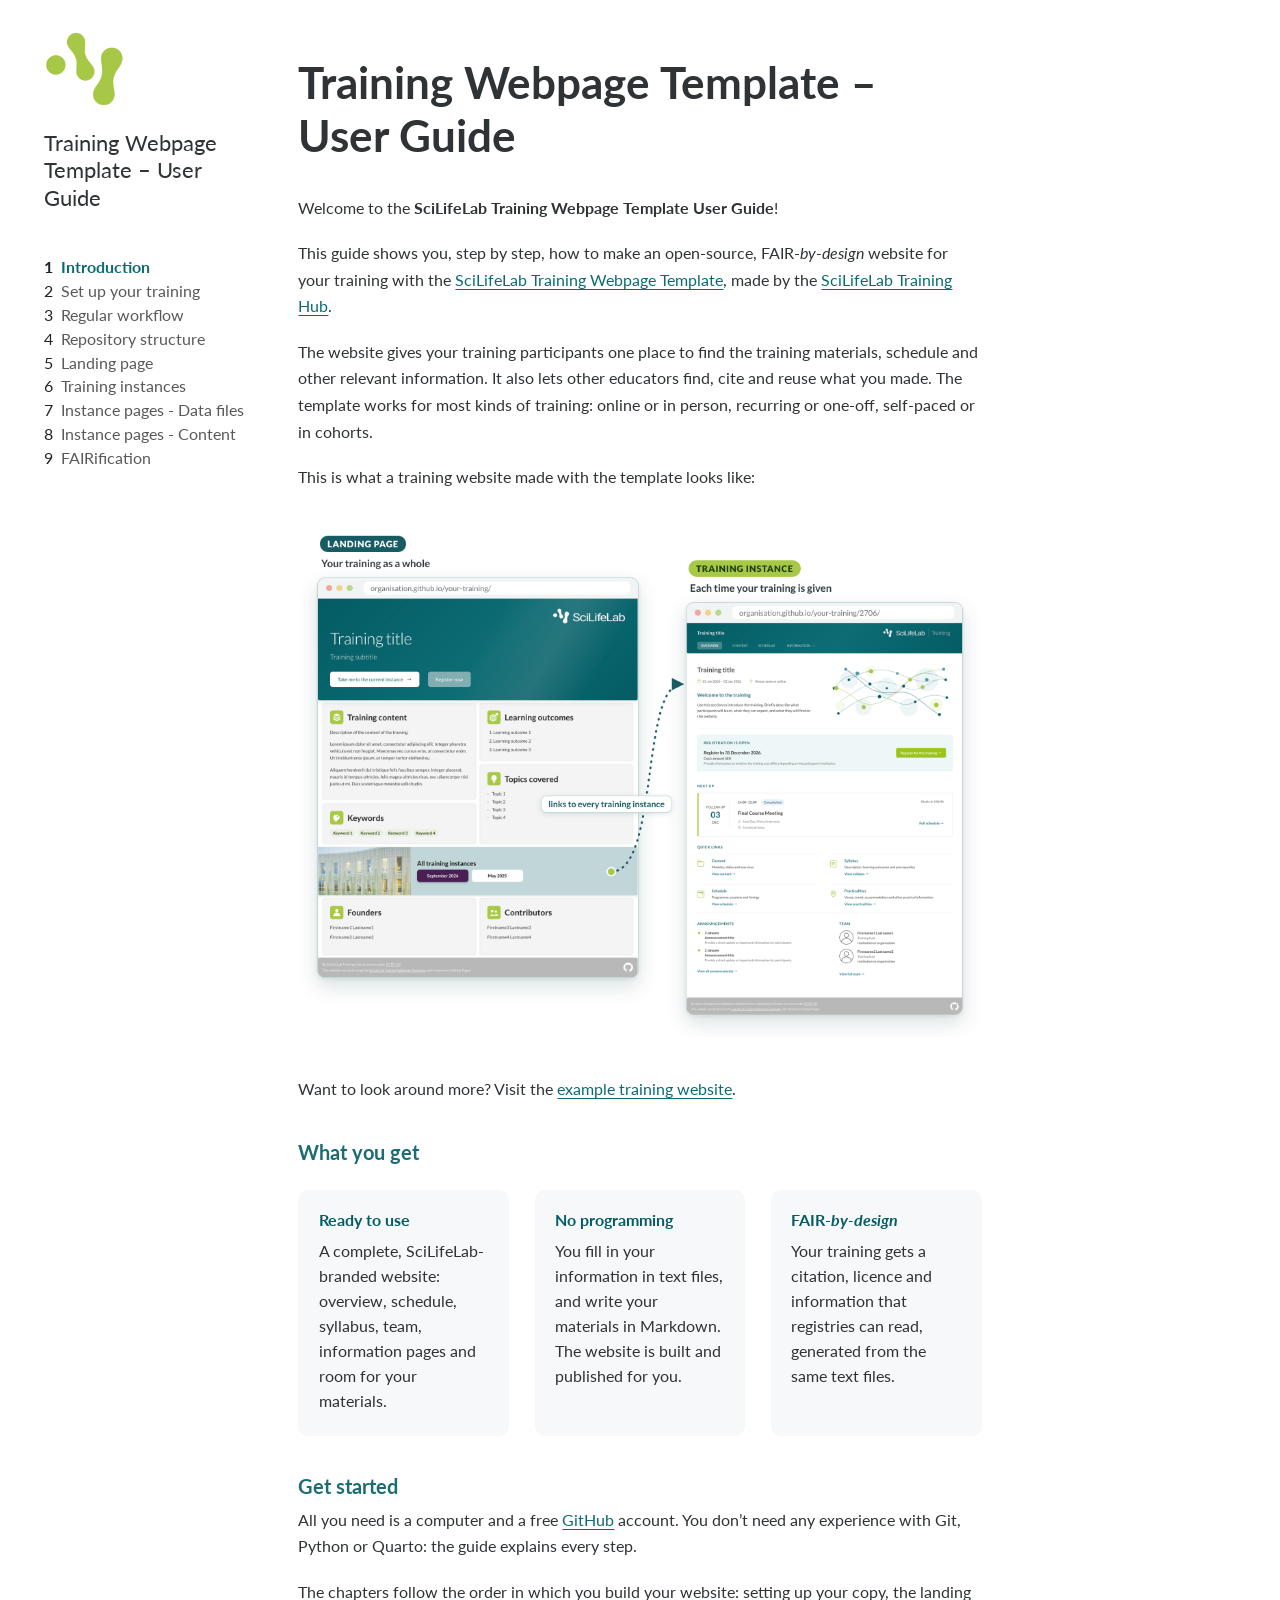
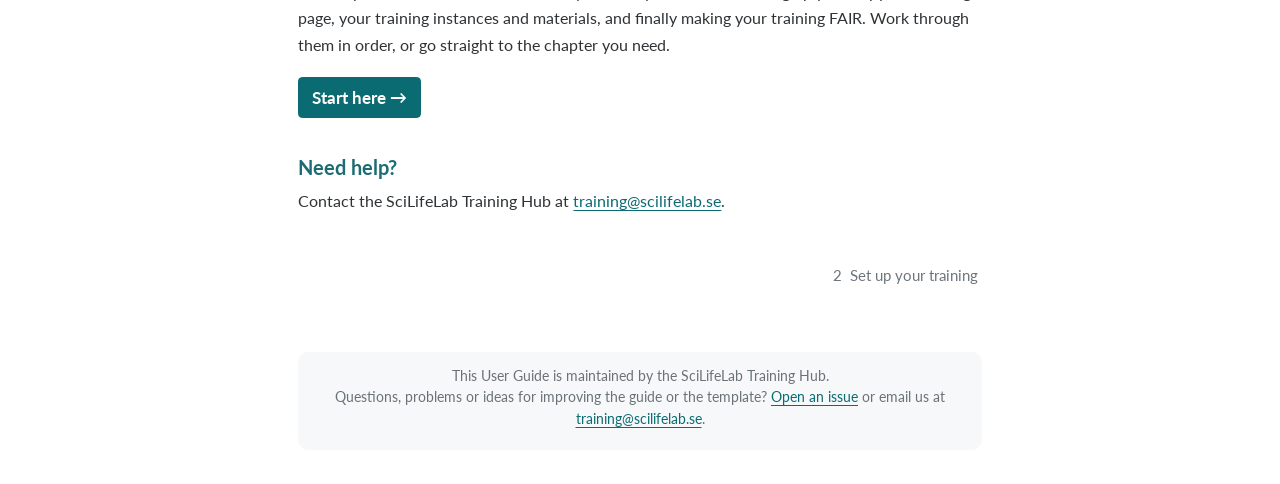
==== commit 58a8926e: "Built site for gh-pages" ====
--- a/index.html
+++ b/index.html
@@ -46,7 +46,7 @@
 <link href="site_libs/quarto-html/quarto-syntax-highlighting-63b5708e65d6cd79cd7618c58d0c21e7.css" rel="stylesheet" id="quarto-text-highlighting-styles">
 <script src="site_libs/bootstrap/bootstrap.min.js"></script>
 <link href="site_libs/bootstrap/bootstrap-icons.css" rel="stylesheet">
-<link href="site_libs/bootstrap/bootstrap-56f53e101e3915f28f7a20e4ef50e8a4.min.css" rel="stylesheet" append-hash="true" id="quarto-bootstrap" data-mode="light">
+<link href="site_libs/bootstrap/bootstrap-8141c31b12be1f67465bed69e2110aa9.min.css" rel="stylesheet" append-hash="true" id="quarto-bootstrap" data-mode="light">
 <script id="quarto-search-options" type="application/json">{
   "location": "sidebar",
   "copy-button": false,
@@ -203,7 +203,7 @@
 
 <p>Welcome to the <strong>SciLifeLab Training Webpage Template User Guide</strong>!</p>
 <p>This guide shows you, step by step, how to make an open-source, FAIR-<em>by-design</em> website for your training with the <strong><a href="https://scilifelab-training.github.io/scilifelab-training-template/">SciLifeLab Training Webpage Template</a></strong>, made by the <a href="https://www.scilifelab.se/training/">SciLifeLab Training Hub</a>.</p>
-<p>During the training, the website gives participants one place to find the schedule, the materials and the practical information. After the training, it lets others find, cite and reuse what you made. The template works for most kinds of training: online or in person, recurring or one-off, self-paced or in cohorts.</p>
+<p>The website gives your training participants one place to find the training materials, schedule and other relevant information. It also lets other educators find, cite and reuse what you made. The template works for most kinds of training: online or in person, recurring or one-off, self-paced or in cohorts.</p>
 <p>This is what a training website made with the template looks like:</p>
 <p><img src="images/index-01-examplewebsite.png" class="img-fluid" alt="The example training website made with the template. On the left is the landing page, which describes the training as a whole. An arrow goes from its list of all training instances to the overview page of one training instance on the right."></p>
 <p>Want to look around more? Visit the <a href="https://scilifelab-training.github.io/scilifelab-training-template">example training website</a>.</p>
--- a/styles.css
+++ b/styles.css
@@ -462,6 +462,55 @@
 }
 
 /* ==========================================================================
+   "Before you start" box at the top of each chapter about editing files
+   ========================================================================== */
+
+.before-you-start {
+    max-width: var(--guide-text-width);
+    margin: 2rem 0;
+    padding: 1.25rem 1.5rem 0.5rem;
+    border: 1px solid var(--guide-border);
+    border-radius: 10px;
+    background: var(--guide-surface);
+}
+
+.before-you-start .bys-title {
+    display: block;
+    margin-bottom: 0.75rem;
+    font-size: 0.8rem;
+    font-weight: 700;
+    letter-spacing: 0.1em;
+    text-transform: uppercase;
+    color: var(--guide-teal);
+}
+
+/* Each row: a label on the left, the text on the right. */
+.before-you-start .bys-row {
+    display: grid;
+    grid-template-columns: 6.5rem 1fr;
+    gap: 1rem;
+    padding: 0.7rem 0;
+    border-top: 1px solid var(--guide-border);
+}
+
+.before-you-start .bys-label {
+    font-weight: 700;
+    color: var(--guide-teal-dark);
+}
+
+main.content .before-you-start p {
+    margin: 0 0 0.4rem;
+}
+
+/* On small screens, the label goes above the text. */
+@media (max-width: 575px) {
+    .before-you-start .bys-row {
+        grid-template-columns: 1fr;
+        gap: 0.2rem;
+    }
+}
+
+/* ==========================================================================
    Small screens
    ========================================================================== */
 
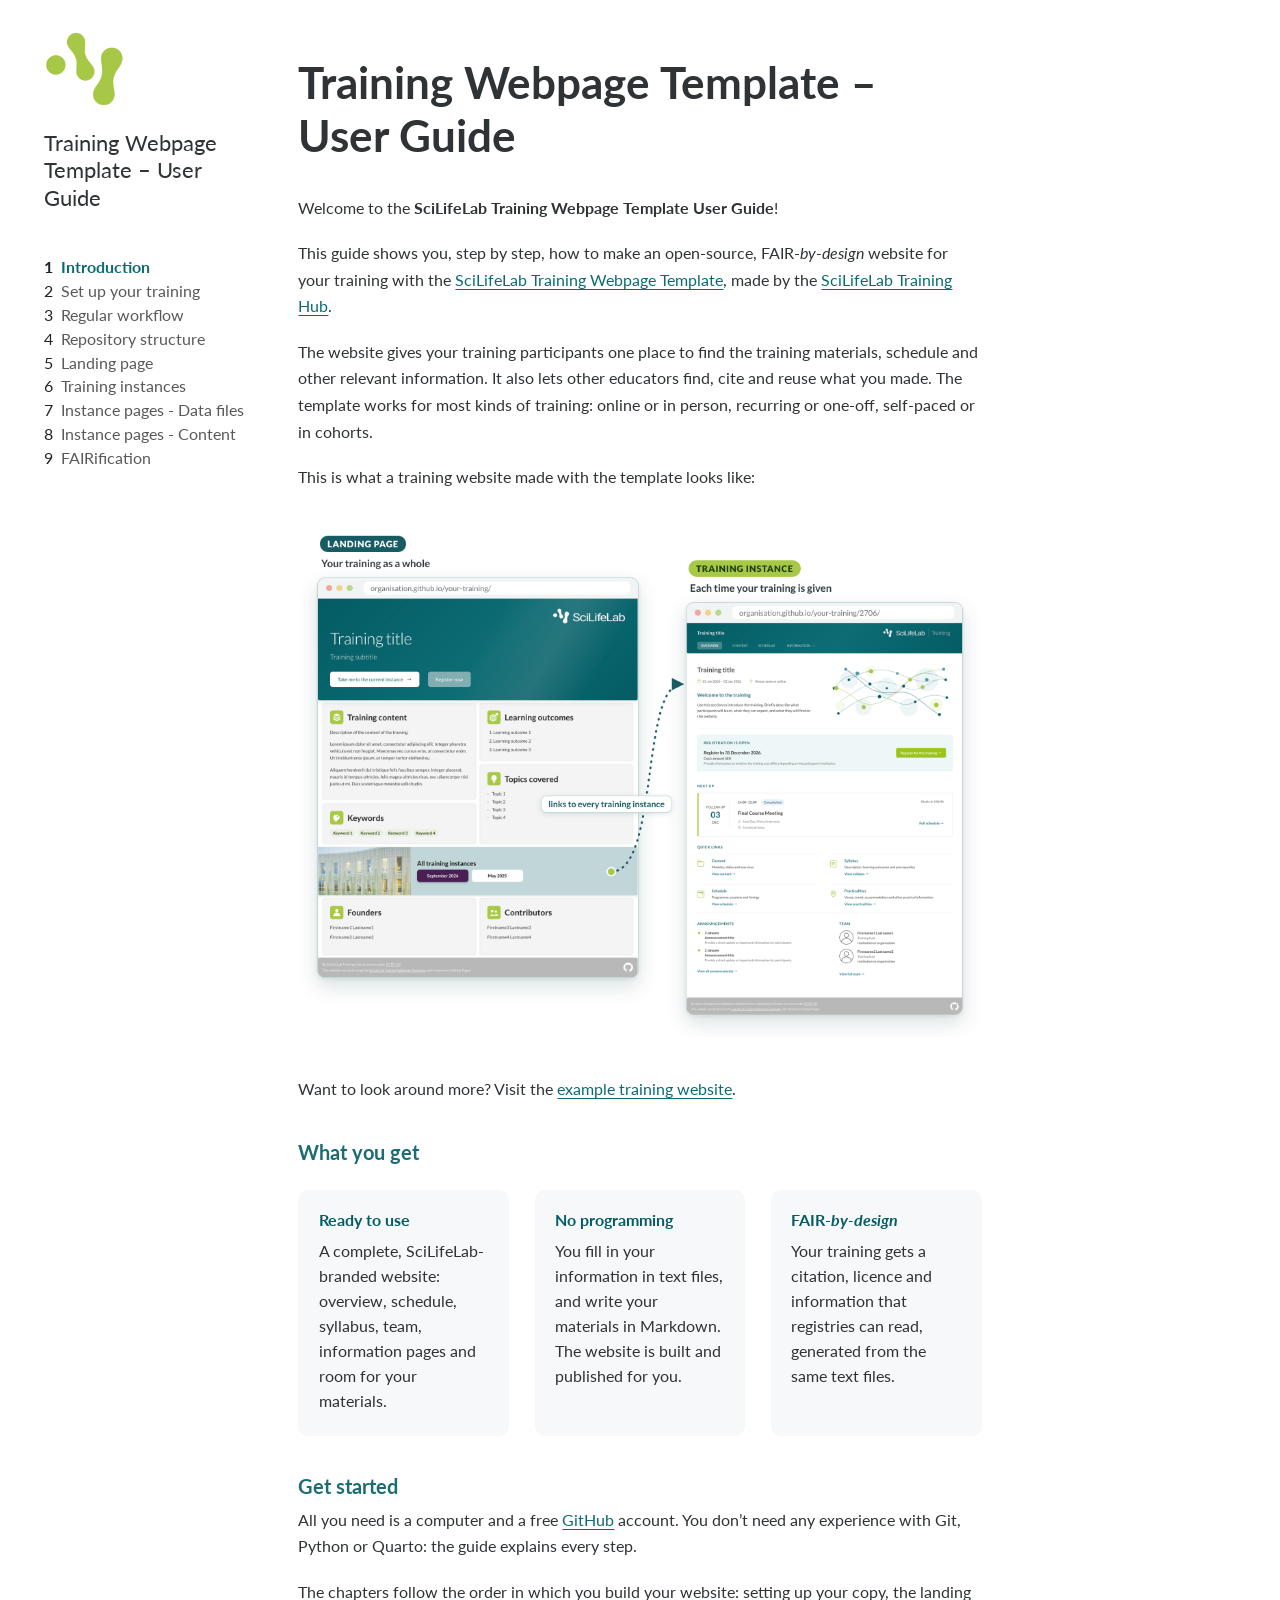
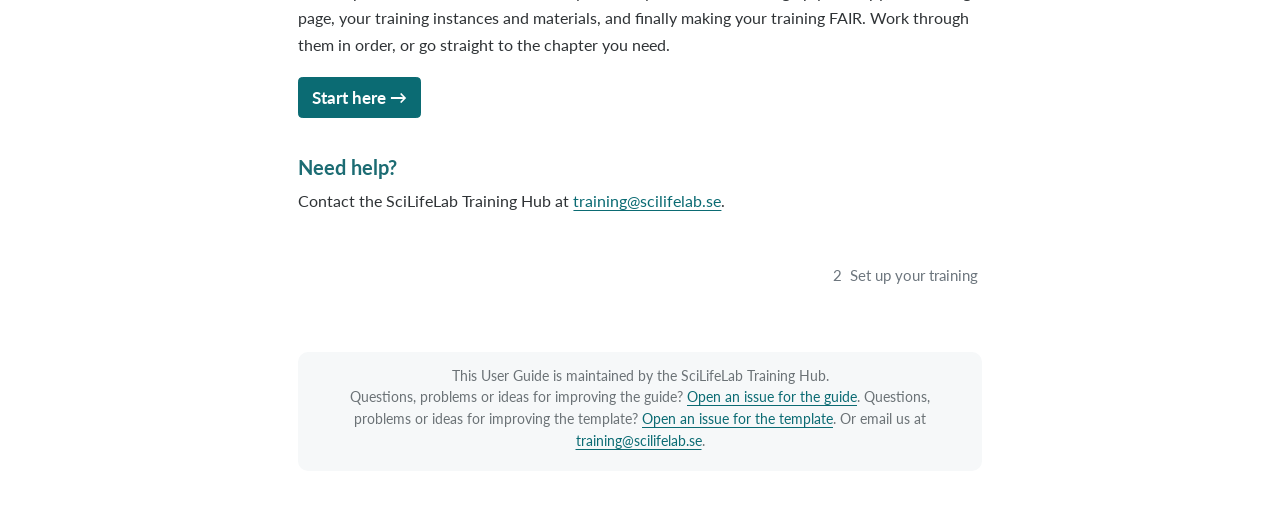
==== commit cccd21d6: "Built site for gh-pages" ====
--- a/index.html
+++ b/index.html
@@ -742,7 +742,7 @@
       &nbsp;
     </div>   
     <div class="nav-footer-center">
-<p>This User Guide is maintained by the SciLifeLab Training Hub.<br> Questions, problems or ideas for improving the guide or the template? <a href="https://github.com/SciLifeLab-Training/scilifelab-training-template/issues">Open an issue</a> or email us at <a href="mailto:training@scilifelab.se">training@scilifelab.se</a>.</p>
+<p>This User Guide is maintained by the SciLifeLab Training Hub.<br> Questions, problems or ideas for improving the guide? <a href="https://github.com/SciLifeLab-Training/scilifelab-training-template-user-guide/issues">Open an issue for the guide</a>. Questions, problems or ideas for improving the template? <a href="https://github.com/SciLifeLab-Training/scilifelab-training-template/issues">Open an issue for the template</a>. Or email us at <a href="mailto:training@scilifelab.se">training@scilifelab.se</a>.</p>
 </div>
     <div class="nav-footer-right">
       &nbsp;
--- a/styles.css
+++ b/styles.css
@@ -8,8 +8,6 @@
     /* Colours: SciLifeLab teal and green. */
     --guide-teal: #0b6b73;
     --guide-teal-dark: #045c64;
-    --guide-green: #a7c947;
-    --guide-green-light: #f2f7e6;
     --guide-text: #2f3336;
     --guide-muted: #6b7276;
     --guide-border: #e3e7e9;
@@ -38,7 +36,6 @@
 main.content p,
 main.content li,
 main.content .callout,
-main.content .done,
 main.content div.sourceCode {
     max-width: var(--guide-text-width);
 }
@@ -71,6 +68,15 @@
     background: var(--guide-surface);
     color: var(--guide-teal-dark);
     font-size: 0.88em;
+}
+
+/* Long web addresses and file names in the text may wrap onto the next
+   line, so they never make the page wider than the screen. */
+main.content p code,
+main.content li code,
+main.content td code {
+    white-space: pre-wrap;
+    overflow-wrap: anywhere;
 }
 
 
@@ -212,51 +218,11 @@
    Screenshots
    ========================================================================== */
 
-/* Screenshots get a thin frame and rounded corners, and some space
-   around them, so they don't run into the text. */
+/* Screenshots get rounded corners, and some space around them, so they
+   don't run into the text. */
 main.content img:not(.sidebar-logo) {
     margin: 0.75rem 0 1.25rem;
     border-radius: 8px;
-}
-
-
-/* ==========================================================================
-   "Done when" boxes
-   ========================================================================== */
-
-/* The check at the end of each section:
- *
- *   ::: {.done}
- *   **Done when:** ...
- *   :::
- */
-.done {
-    display: flex;
-    align-items: center;
-    gap: 0.85rem;
-    margin: 2rem 0 0.5rem;
-    padding: 0.85rem 1.1rem;
-    border-radius: 10px;
-    background: var(--guide-green-light);
-}
-
-.done::before {
-    content: "✓";
-    flex: 0 0 1.5rem;
-    height: 1.5rem;
-    border-radius: 50%;
-    background: var(--guide-green);
-    color: #fff;
-    font-size: 0.85rem;
-    font-weight: 700;
-    line-height: 1.5rem;
-    text-align: center;
-}
-
-/* "main.content" is needed to beat the normal paragraph spacing. */
-main.content .done p {
-    margin: 0;
-    min-width: 0;
 }
 
 
@@ -286,6 +252,49 @@
 
 
 /* ==========================================================================
+   "Before you start" box at the top of each chapter about editing files
+   ========================================================================== */
+
+.before-you-start {
+    max-width: var(--guide-text-width);
+    margin: 2rem 0;
+    padding: 1.25rem 1.5rem 0.5rem;
+    border: 1px solid var(--guide-border);
+    border-radius: 10px;
+    background: var(--guide-surface);
+}
+
+.before-you-start .bys-title {
+    display: block;
+    margin-bottom: 0.75rem;
+    font-size: 0.8rem;
+    font-weight: 700;
+    letter-spacing: 0.1em;
+    text-transform: uppercase;
+    color: var(--guide-teal);
+}
+
+/* Each row: a label on the left, the text on the right. */
+.before-you-start .bys-row {
+    display: grid;
+    grid-template-columns: 6.5rem 1fr;
+    gap: 1rem;
+    padding: 0.7rem 0;
+    border-top: 1px solid var(--guide-border);
+}
+
+.before-you-start .bys-label {
+    font-weight: 700;
+    color: var(--guide-teal-dark);
+}
+
+/* "main.content" is needed to beat the normal paragraph spacing. */
+main.content .before-you-start p {
+    margin: 0 0 0.4rem;
+}
+
+
+/* ==========================================================================
    Code blocks
    ========================================================================== */
 
@@ -328,35 +337,6 @@
 
 
 /* ==========================================================================
-   Quick reference boxes (used in the other chapters)
-   ========================================================================== */
-
-.quick-reference {
-    margin: 2rem 0;
-    padding: 1.25rem 1.5rem;
-    border-left: 4px solid var(--guide-teal);
-    border-radius: 10px;
-    background: var(--guide-surface);
-}
-
-.quick-reference-title {
-    display: block;
-    font-size: 0.8rem;
-    font-weight: 700;
-    letter-spacing: 0.1em;
-    text-transform: uppercase;
-    color: var(--guide-teal);
-}
-
-.quick-reference-subtitle {
-    display: block;
-    font-size: 1.05rem;
-    font-weight: 700;
-    color: var(--guide-text);
-}
-
-
-/* ==========================================================================
    Text styled like the template banner, e.g. "Want to use this template?"
    ========================================================================== */
 
@@ -367,6 +347,56 @@
     color: #292929;
     font-weight: 700;
     white-space: nowrap;
+}
+
+
+/* ==========================================================================
+   Introduction (index.qmd)
+   ========================================================================== */
+
+/* The title is narrower on the start page, so "User Guide" moves to a
+   second line. The sidebar still shows the full title on one line. */
+.intro-page .quarto-title h1.title {
+    max-width: 13.5em;
+}
+
+/* The three cards below the example screenshot. */
+.intro-cards {
+    margin: 1.5rem 0 1.25rem;
+}
+
+main.content .intro-card {
+    padding: 1rem 1.2rem;
+    border-radius: 10px;
+    background: var(--guide-surface);
+}
+
+main.content .intro-card p {
+    margin: 0 0 0.35rem;
+    font-size: 0.95rem;
+    line-height: 1.55;
+}
+
+main.content .intro-card strong {
+    color: var(--guide-teal-dark);
+}
+
+/* The button to the first chapter, in the colours of the guide.
+   "a." is needed to beat the teal colour of the other links. */
+main.content a.btn-primary {
+    border-color: var(--guide-teal);
+    background: var(--guide-teal);
+    color: #fff;
+    font-weight: 700;
+    text-decoration: none;
+}
+
+main.content a.btn-primary:hover,
+main.content a.btn-primary:focus-visible {
+    border-color: var(--guide-teal-dark);
+    background: var(--guide-teal-dark);
+    color: #fff;
+    text-decoration: none;
 }
 
 
@@ -402,133 +432,22 @@
 
 
 /* ==========================================================================
-   Introduction: the three cards below the example screenshot
-   ========================================================================== */
-
-.intro-cards {
-    margin: 1.5rem 0 1.25rem;
-}
-
-main.content .intro-card {
-    padding: 1rem 1.2rem;
-    border-radius: 10px;
-    background: var(--guide-surface);
-}
-
-main.content .intro-card p {
-    margin: 0 0 0.35rem;
-    font-size: 0.95rem;
-    line-height: 1.55;
-}
-
-main.content .intro-card strong {
-    color: var(--guide-teal-dark);
-}
-
-/* The button to the first chapter, in the colours of the guide. */
-main.content .btn-primary {
-    border-color: var(--guide-teal);
-    background: var(--guide-teal);
-    font-weight: 700;
-}
-
-main.content .btn-primary:hover {
-    border-color: var(--guide-teal-dark);
-    background: var(--guide-teal-dark);
-}
-
-/* Start page: the title is narrower, so "User Guide" moves to a second
-   line. The sidebar still shows the full title on one line. */
-.intro-page .quarto-title h1.title {
-    max-width: 13.5em;
-}
-
-/* The button to the first chapter, in the colours of the guide.
-   "a." is needed to beat the teal colour of the other links. */
-main.content a.btn-primary {
-    border-color: var(--guide-teal);
-    background: var(--guide-teal);
-    color: #fff;
-    font-weight: 700;
-    text-decoration: none;
-}
-
-main.content a.btn-primary:hover,
-main.content a.btn-primary:focus-visible {
-    border-color: var(--guide-teal-dark);
-    background: var(--guide-teal-dark);
-    color: #fff;
-    text-decoration: none;
-}
-
-/* ==========================================================================
-   "Before you start" box at the top of each chapter about editing files
-   ========================================================================== */
-
-.before-you-start {
-    max-width: var(--guide-text-width);
-    margin: 2rem 0;
-    padding: 1.25rem 1.5rem 0.5rem;
-    border: 1px solid var(--guide-border);
-    border-radius: 10px;
-    background: var(--guide-surface);
-}
-
-.before-you-start .bys-title {
-    display: block;
-    margin-bottom: 0.75rem;
-    font-size: 0.8rem;
-    font-weight: 700;
-    letter-spacing: 0.1em;
-    text-transform: uppercase;
-    color: var(--guide-teal);
-}
-
-/* Each row: a label on the left, the text on the right. */
-.before-you-start .bys-row {
-    display: grid;
-    grid-template-columns: 6.5rem 1fr;
-    gap: 1rem;
-    padding: 0.7rem 0;
-    border-top: 1px solid var(--guide-border);
-}
-
-.before-you-start .bys-label {
-    font-weight: 700;
-    color: var(--guide-teal-dark);
-}
-
-main.content .before-you-start p {
-    margin: 0 0 0.4rem;
-}
-
-/* On small screens, the label goes above the text. */
+   Small screens
+   ========================================================================== */
+
+@media (max-width: 767px) {
+    /* Wide tables scroll sideways on their own, instead of making the
+       whole page wider than the screen. */
+    main.content table {
+        display: block;
+        overflow-x: auto;
+    }
+}
+
 @media (max-width: 575px) {
+    /* In the "Before you start" box, the label goes above the text. */
     .before-you-start .bys-row {
         grid-template-columns: 1fr;
         gap: 0.2rem;
     }
 }
-
-/* ==========================================================================
-   Small screens
-   ========================================================================== */
-
-/* On small screens, wide tables scroll sideways on their own, instead of
-   making the whole page wider than the screen. */
-@media (max-width: 767px) {
-    main.content table {
-        display: block;
-        overflow-x: auto;
-    }
-}
-
-/* Long web addresses and file names in the text may wrap onto the next
-   line, so they never make the page wider than the screen. */
-main.content p code,
-main.content li code,
-main.content td code {
-    white-space: pre-wrap;
-    overflow-wrap: anywhere;
-}
-
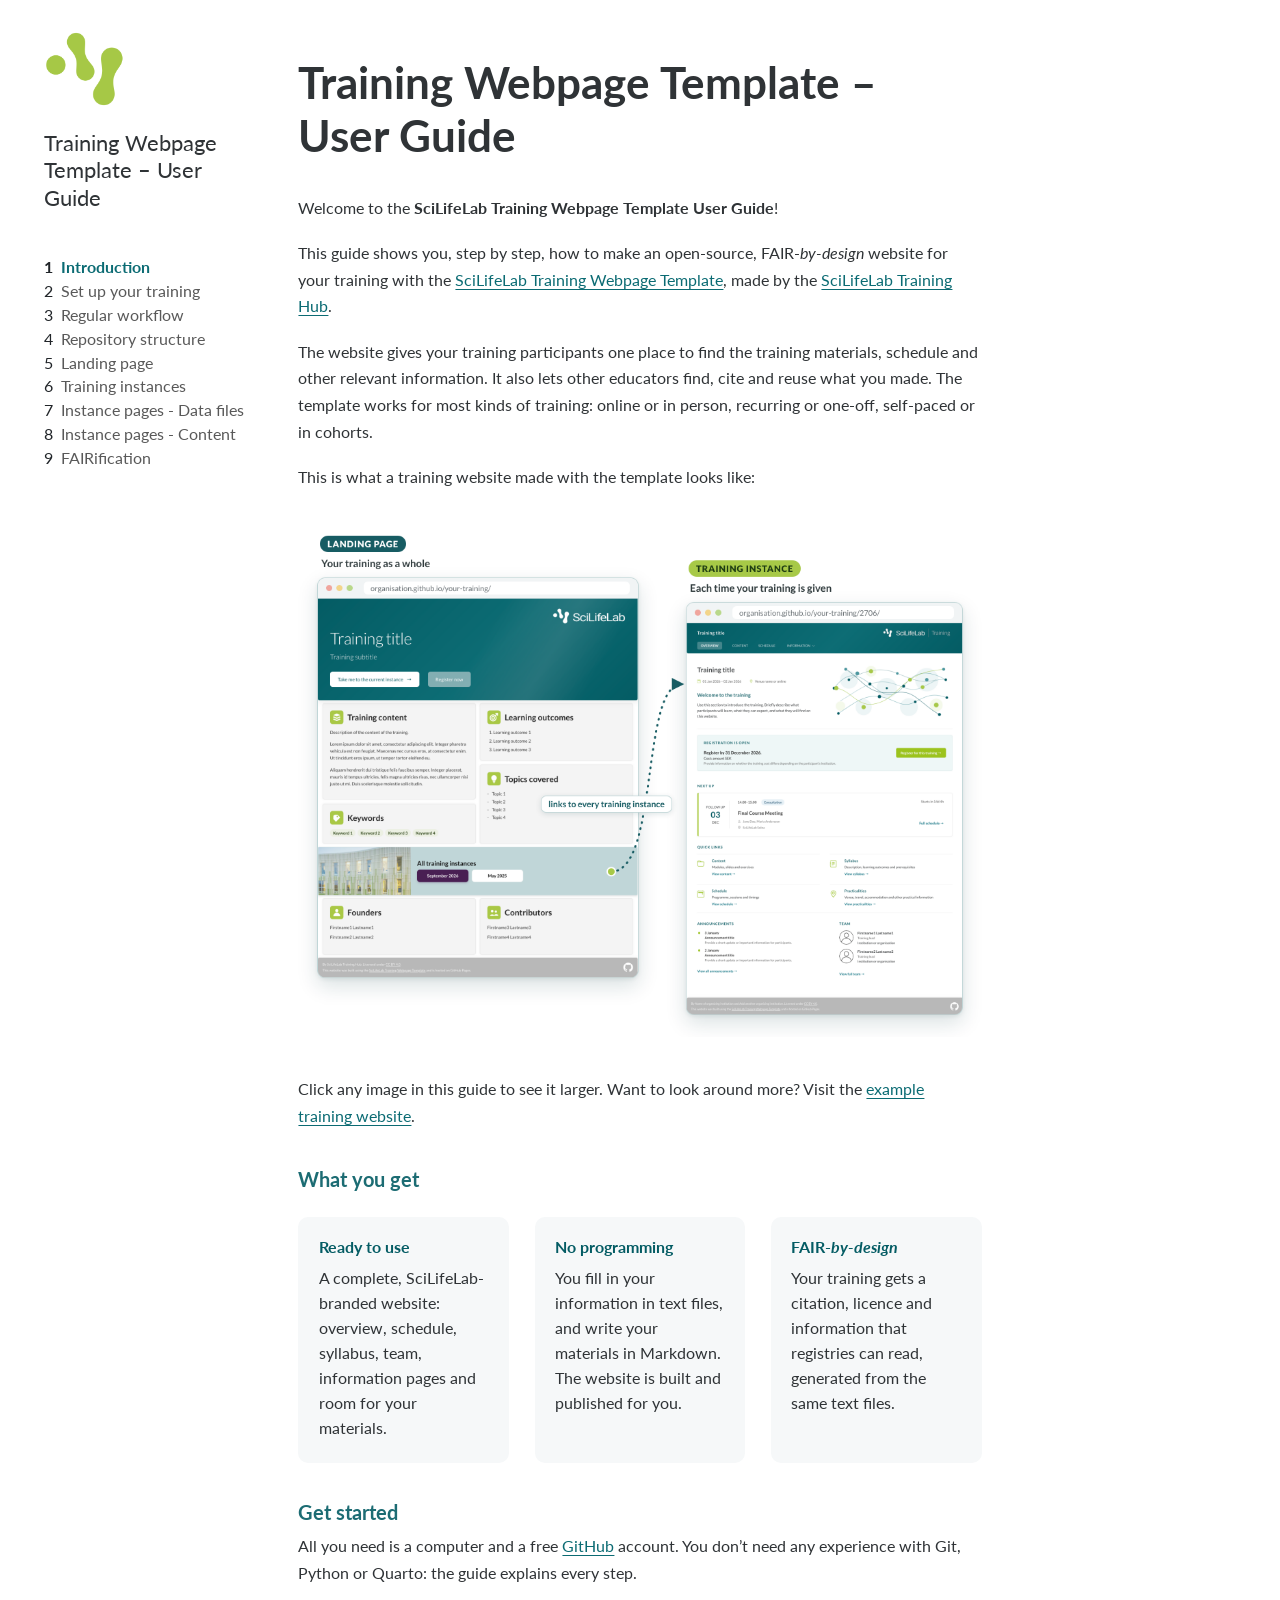
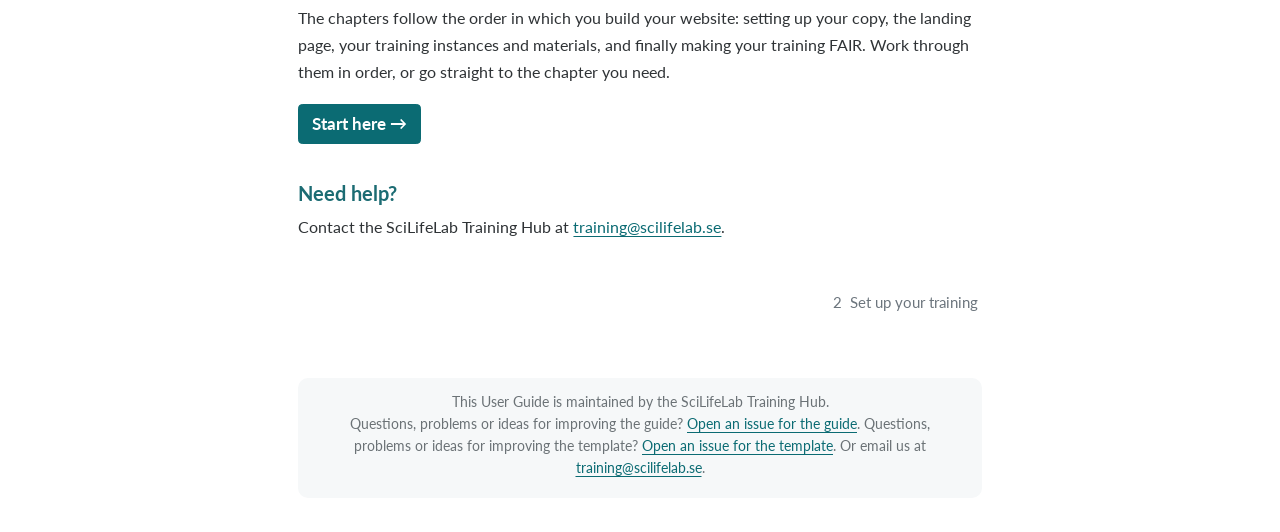
==== commit 50736e5f: "Built site for gh-pages" ====
--- a/index.html
+++ b/index.html
@@ -47,6 +47,9 @@
 <script src="site_libs/bootstrap/bootstrap.min.js"></script>
 <link href="site_libs/bootstrap/bootstrap-icons.css" rel="stylesheet">
 <link href="site_libs/bootstrap/bootstrap-8141c31b12be1f67465bed69e2110aa9.min.css" rel="stylesheet" append-hash="true" id="quarto-bootstrap" data-mode="light">
+<script src="site_libs/quarto-contrib/glightbox/glightbox.min.js"></script>
+<link href="site_libs/quarto-contrib/glightbox/glightbox.min.css" rel="stylesheet">
+<link href="site_libs/quarto-contrib/glightbox/lightbox.css" rel="stylesheet">
 <script id="quarto-search-options" type="application/json">{
   "location": "sidebar",
   "copy-button": false,
@@ -205,8 +208,8 @@
 <p>This guide shows you, step by step, how to make an open-source, FAIR-<em>by-design</em> website for your training with the <strong><a href="https://scilifelab-training.github.io/scilifelab-training-template/">SciLifeLab Training Webpage Template</a></strong>, made by the <a href="https://www.scilifelab.se/training/">SciLifeLab Training Hub</a>.</p>
 <p>The website gives your training participants one place to find the training materials, schedule and other relevant information. It also lets other educators find, cite and reuse what you made. The template works for most kinds of training: online or in person, recurring or one-off, self-paced or in cohorts.</p>
 <p>This is what a training website made with the template looks like:</p>
-<p><img src="images/index-01-examplewebsite.png" class="img-fluid" alt="The example training website made with the template. On the left is the landing page, which describes the training as a whole. An arrow goes from its list of all training instances to the overview page of one training instance on the right."></p>
-<p>Want to look around more? Visit the <a href="https://scilifelab-training.github.io/scilifelab-training-template">example training website</a>.</p>
+<p><a href="images/index-01-examplewebsite.png" class="lightbox" data-gallery="quarto-lightbox-gallery-1"><img src="images/index-01-examplewebsite.png" class="img-fluid" alt="The example training website made with the template. On the left is the landing page, which describes the training as a whole. An arrow goes from its list of all training instances to the overview page of one training instance on the right."></a></p>
+<p>Click any image in this guide to see it larger. Want to look around more? Visit the <a href="https://scilifelab-training.github.io/scilifelab-training-template">example training website</a>.</p>
 <section id="what-you-get" class="level3 unnumbered">
 <h3 class="unnumbered" data-anchor-id="what-you-get">What you get</h3>
 <div class="grid intro-cards">
@@ -749,6 +752,38 @@
     </div>
   </div>
 </footer>
+<script>var lightboxQuarto = GLightbox({"closeEffect":"zoom","descPosition":"bottom","loop":false,"openEffect":"zoom","selector":".lightbox"});
+(function() {
+  let previousOnload = window.onload;
+  window.onload = () => {
+    if (previousOnload) {
+      previousOnload();
+    }
+    lightboxQuarto.on('slide_before_load', (data) => {
+      const { slideIndex, slideNode, slideConfig, player, trigger } = data;
+      const href = trigger.getAttribute('href');
+      if (href !== null) {
+        const imgEl = window.document.querySelector(`a[href="${href}"] img`);
+        if (imgEl !== null) {
+          const srcAttr = imgEl.getAttribute("src");
+          if (srcAttr && srcAttr.startsWith("data:")) {
+            slideConfig.href = srcAttr;
+          }
+        }
+      } 
+    });
+  
+    lightboxQuarto.on('slide_after_load', (data) => {
+      const { slideIndex, slideNode, slideConfig, player, trigger } = data;
+      if (window.Quarto?.typesetMath) {
+        window.Quarto.typesetMath(slideNode);
+      }
+    });
+  
+  };
+  
+})();
+          </script>
 
 
 
--- a/styles.css
+++ b/styles.css
@@ -225,6 +225,16 @@
     border-radius: 8px;
 }
 
+/* Screenshots open enlarged when you click them (the lightbox, set in
+   _quarto.yml). The magnifying-glass cursor shows that you can. */
+main.content a.lightbox img {
+    cursor: zoom-in;
+}
+
+main.content a.lightbox:focus-visible img {
+    outline: 3px solid var(--guide-teal);
+    outline-offset: 3px;
+}
 
 /* ==========================================================================
    Callouts
